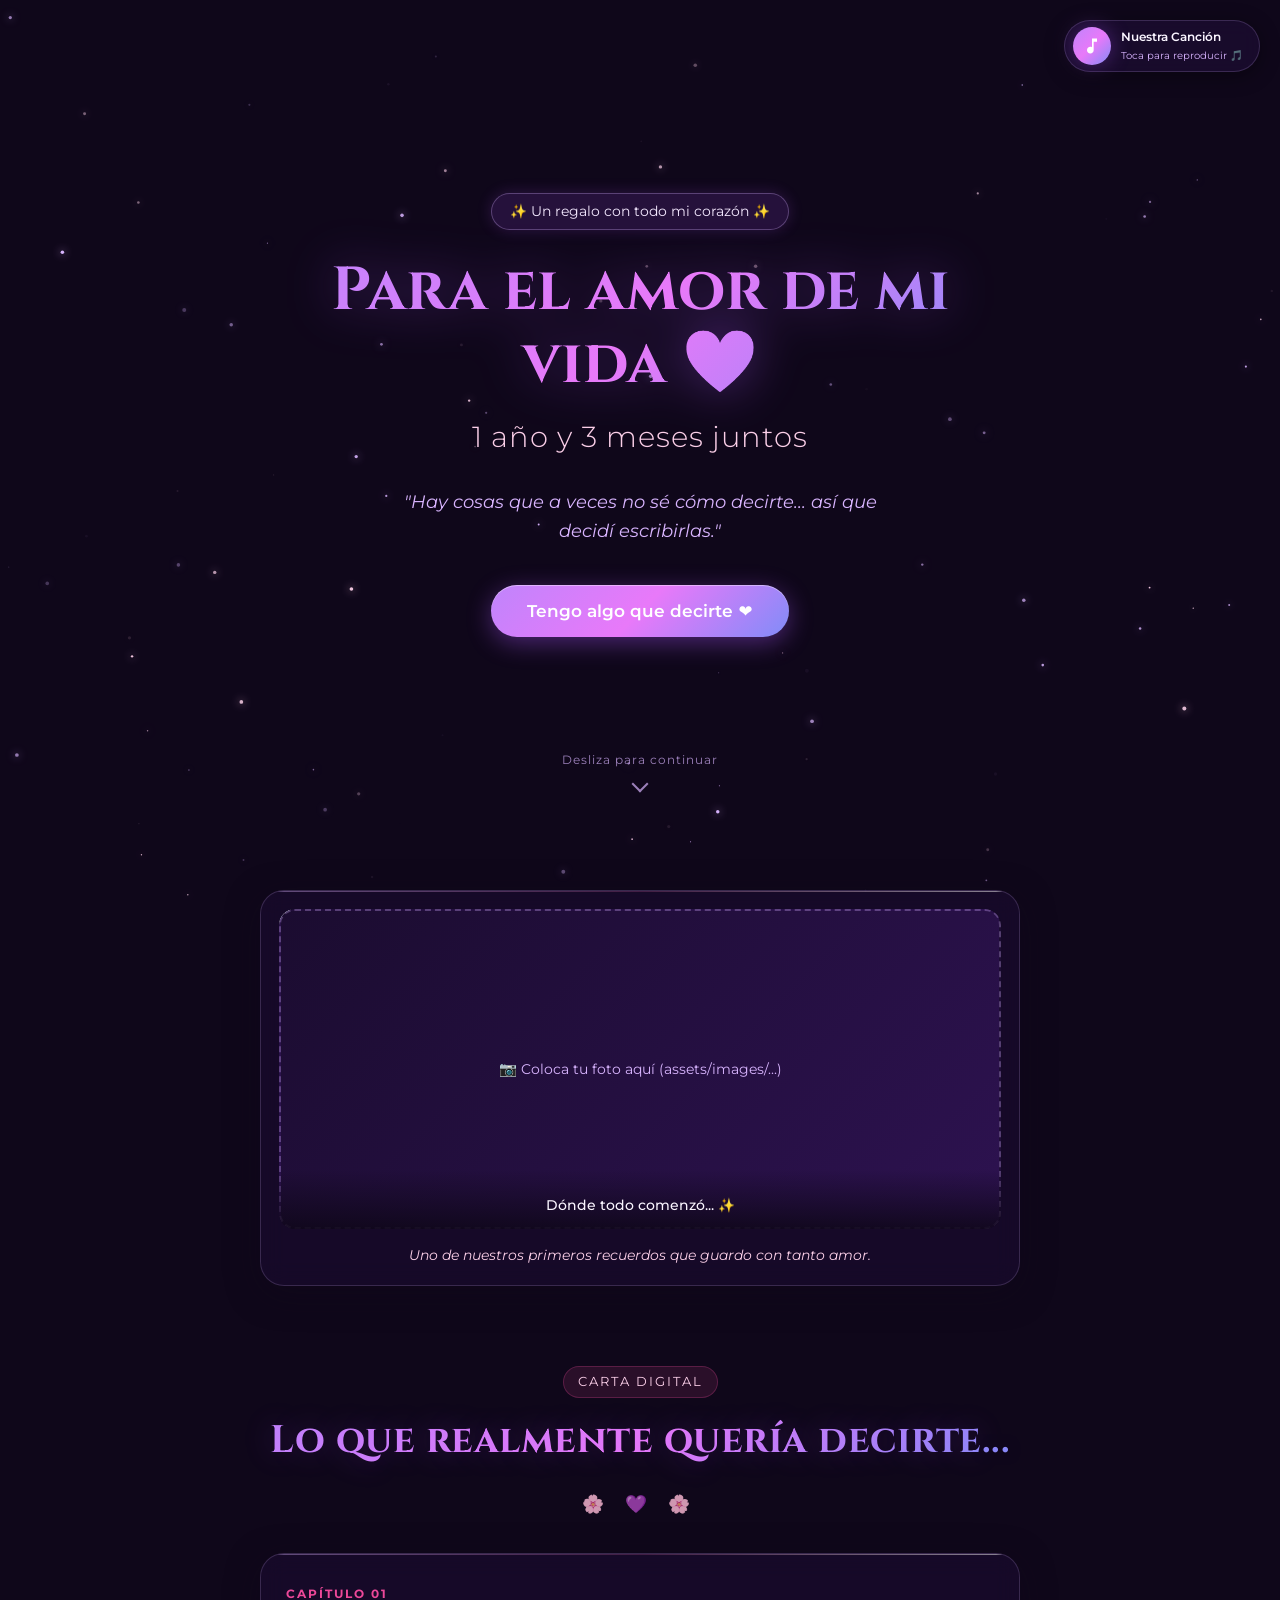
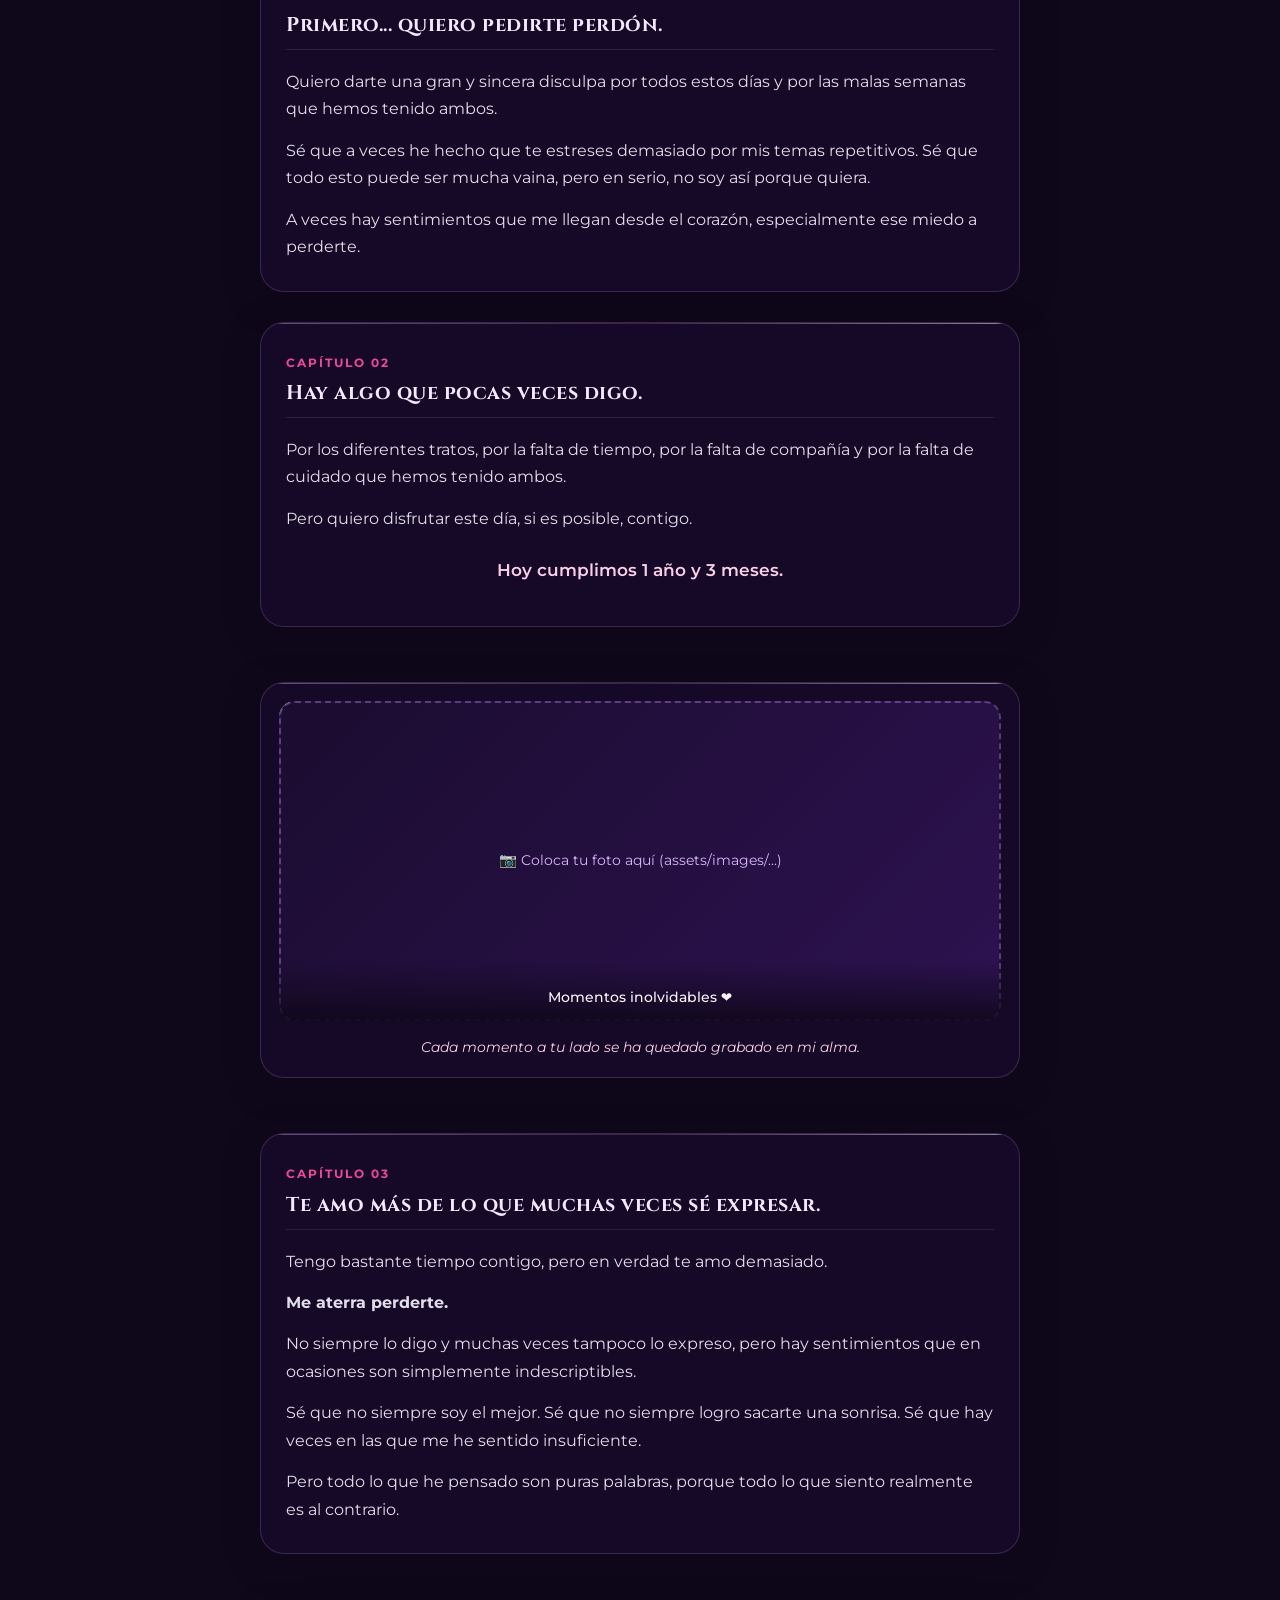
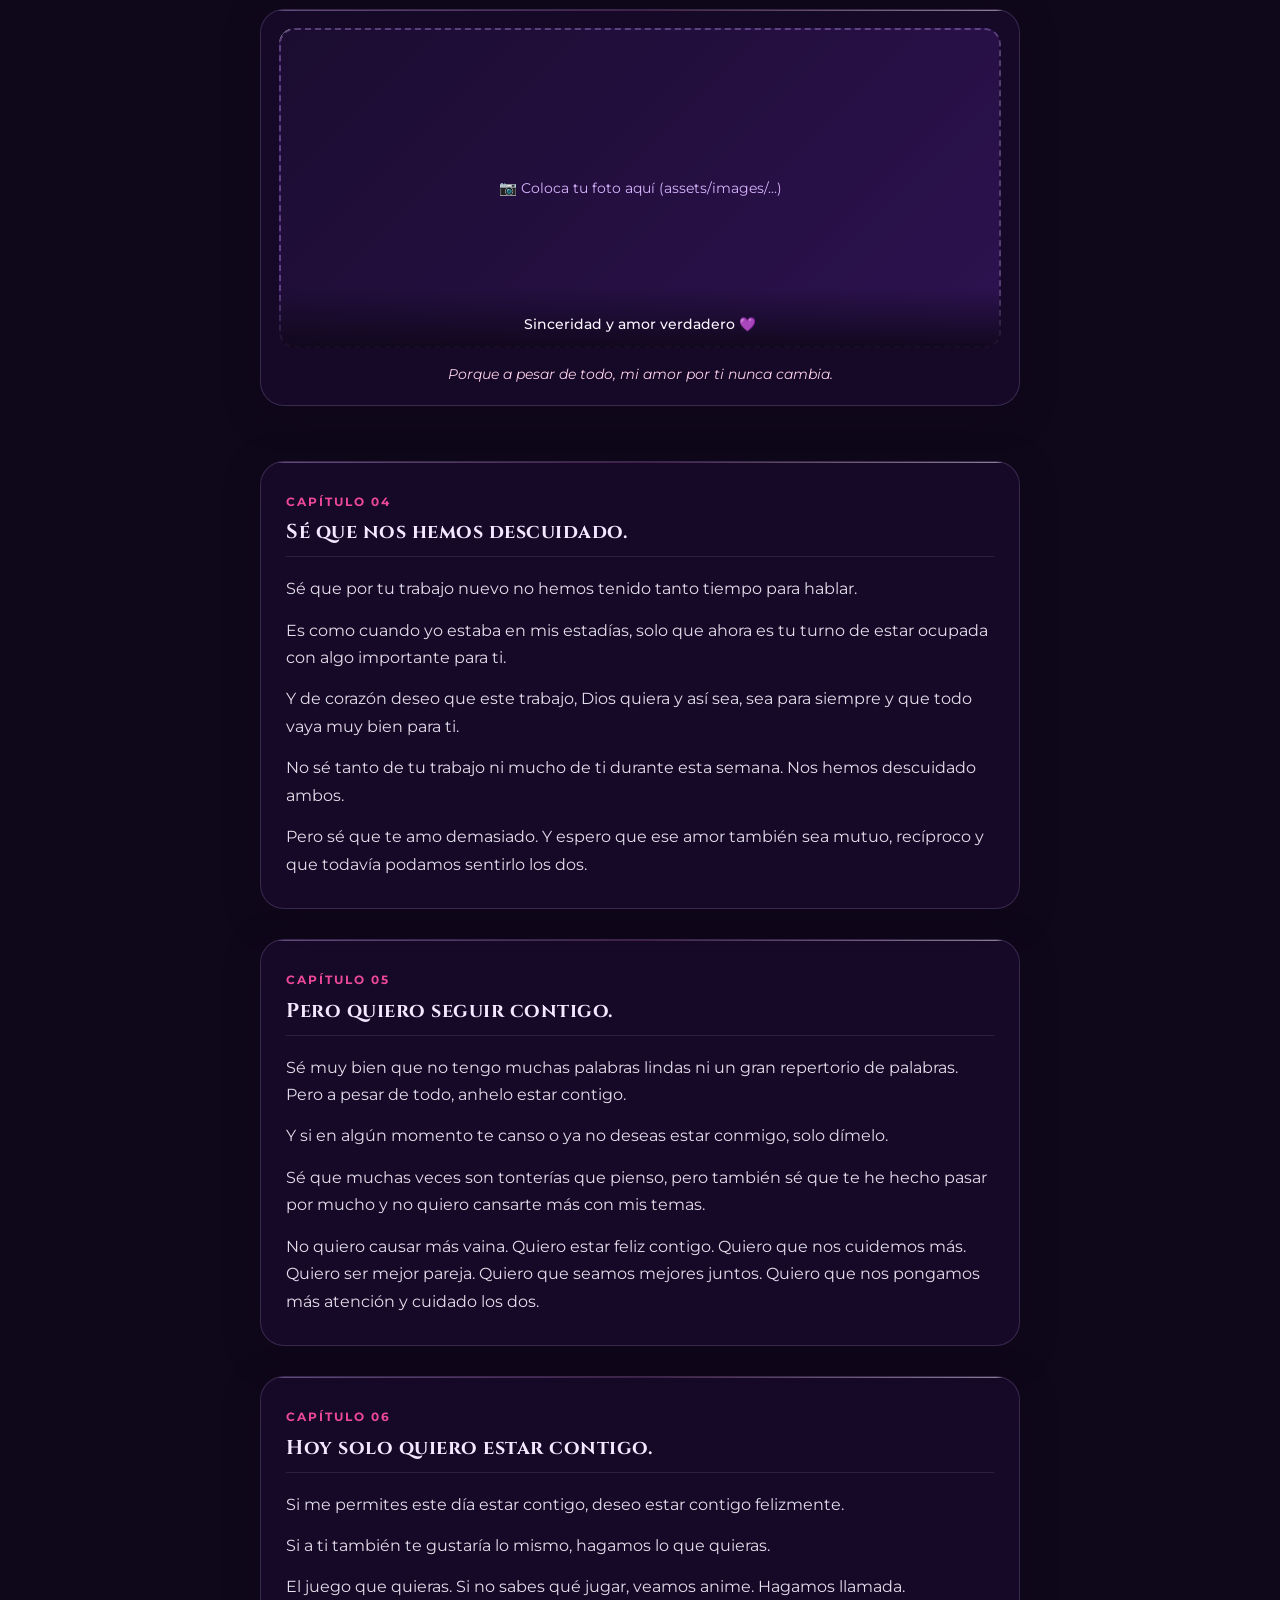
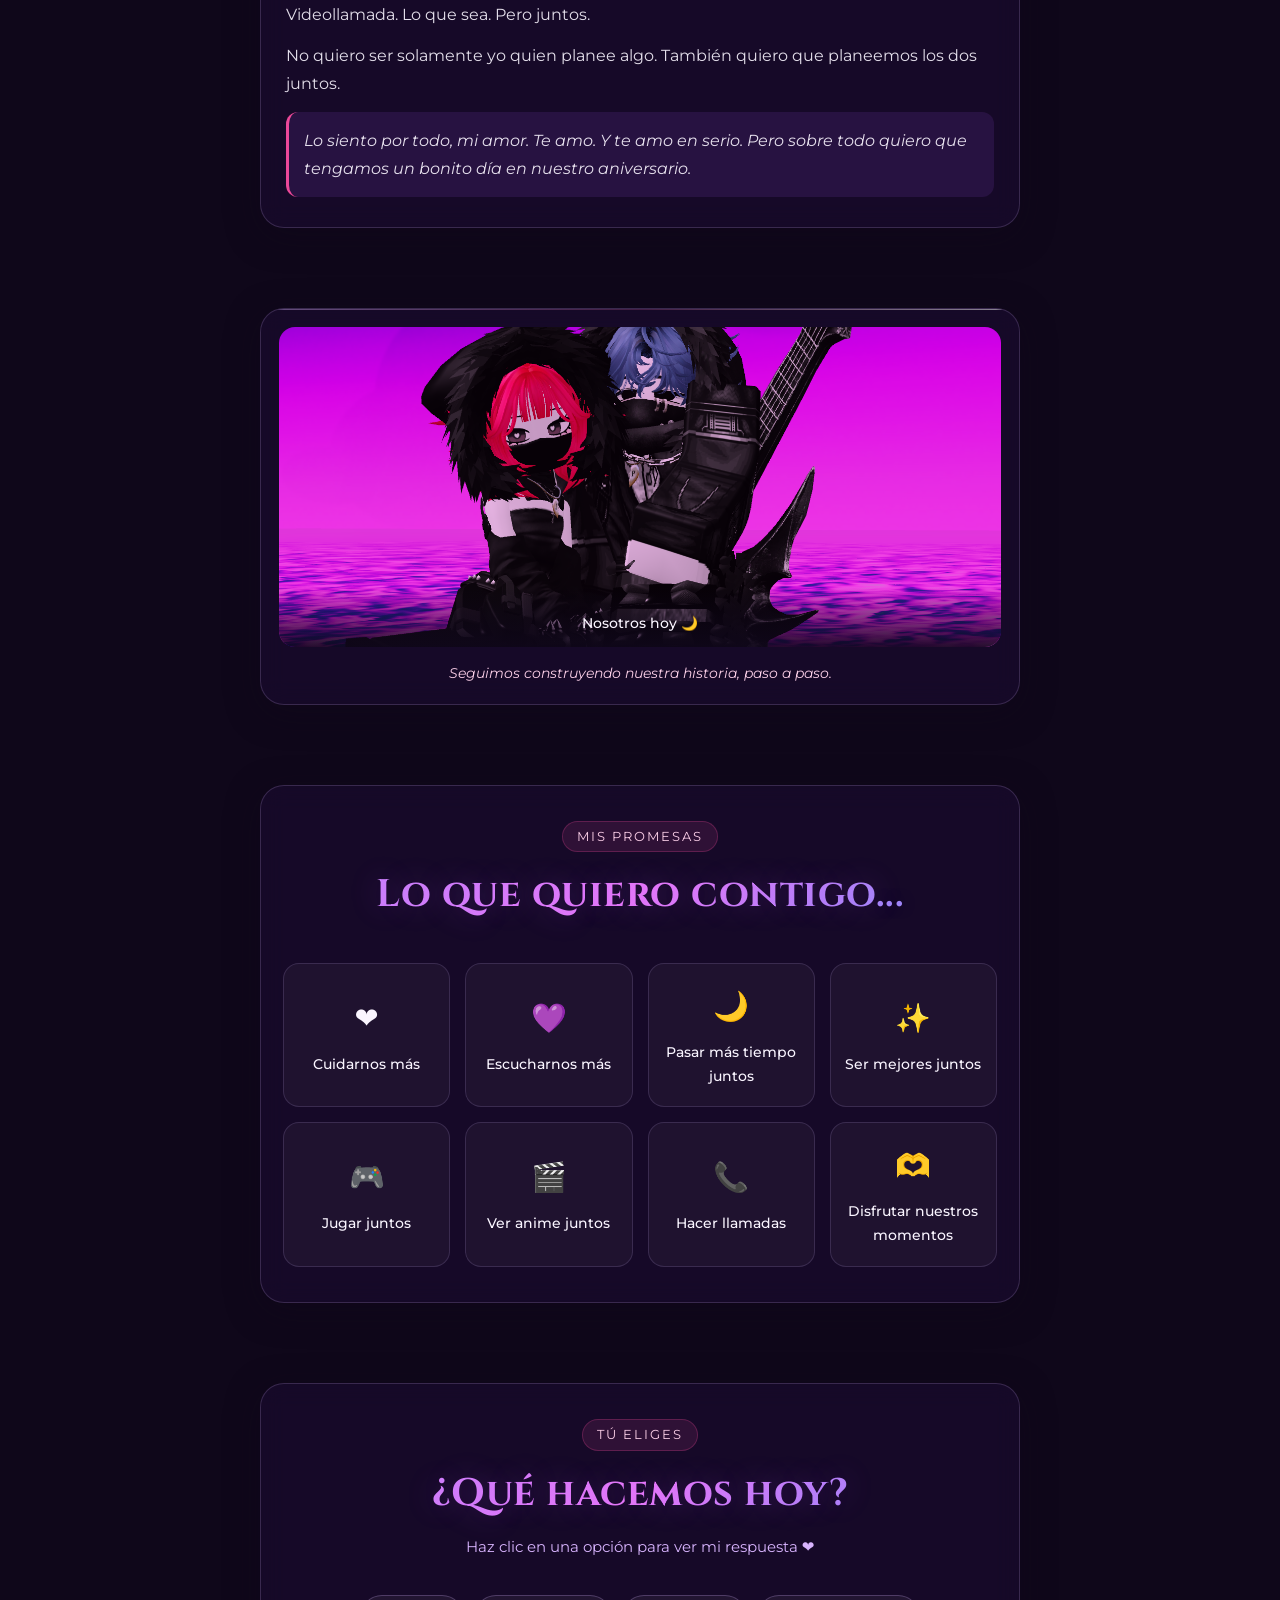
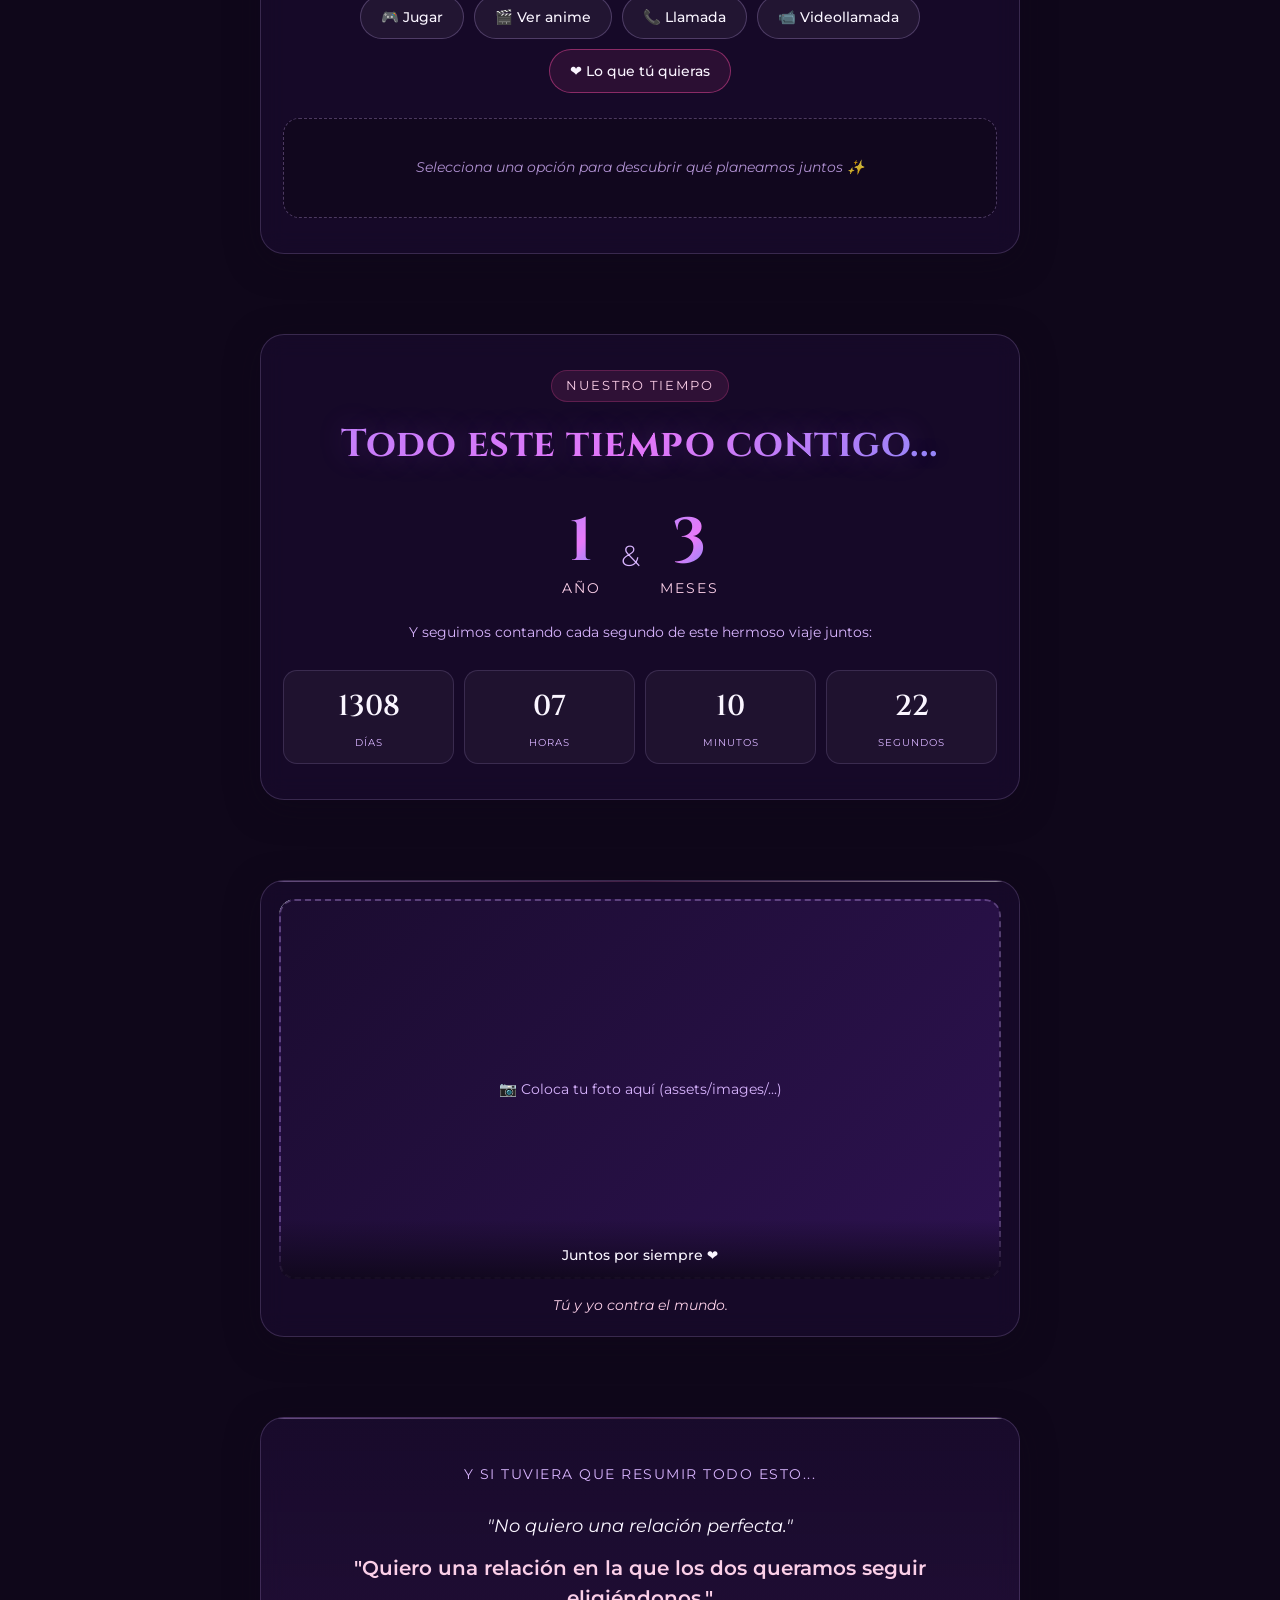
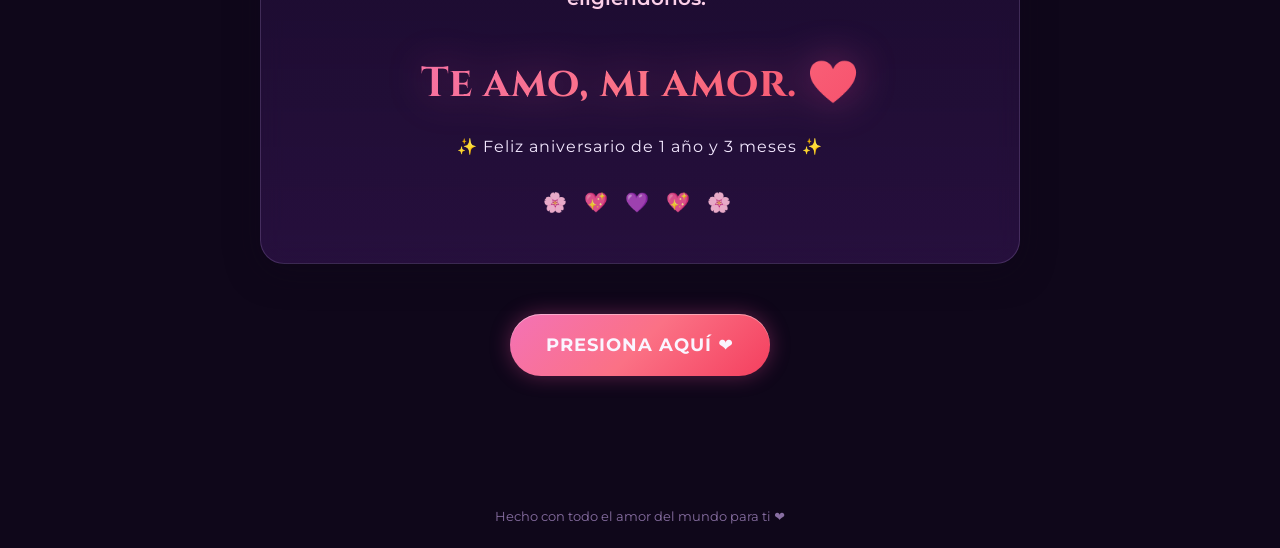
==== index.html @ 6323b00c "Add files via upload" ====
<!DOCTYPE html>
<html lang="es">
<head>
    <meta charset="UTF-8">
    <meta name="viewport" content="width=device-width, initial-scale=1.0">
    <title>Para el amor de mi vida ❤️ | Nuestro Aniversario</title>
    
    <!-- Google Fonts -->
    <link rel="preconnect" href="https://fonts.googleapis.com">
    <link rel="preconnect" href="https://fonts.gstatic.com" crossorigin>
    <link href="https://fonts.googleapis.com/css2?family=Cinzel:wght@500;700&family=Montserrat:ital,wght@0,300;0,400;0,500;0,600;1,300&family=Playfair+Display:ital,wght@0,400;0,600;1,400&display=swap" rel="stylesheet">
    
    <link rel="stylesheet" href="style.css">
</head>
<body>

    <!-- Background Canvas for Interactive Particles/Stars -->
    <canvas id="bgCanvas"></canvas>

    <!-- Music Player Floating Widget -->
    <div class="music-player" id="musicPlayer">
        <button class="music-btn" id="musicToggle" aria-label="Reproducir/Pausar Canción">
            <svg id="musicIconPlay" class="icon" viewBox="0 0 24 24">
                <path fill="currentColor" d="M12 3v10.55c-.59-.34-1.27-.55-2-.55-2.21 0-4 1.79-4 4s1.79 4 4 4 4-1.79 4-4V7h4V3h-6z"/>
            </svg>
            <svg id="musicIconPause" class="icon hidden" viewBox="0 0 24 24">
                <path fill="currentColor" d="M6 19h4V5H6v14zm8-14v14h4V5h-4z"/>
            </svg>
        </button>
        <div class="music-info">
            <span class="music-title">Nuestra Canción</span>
            <span class="music-status">Toca para reproducir 🎵</span>
        </div>
        <audio id="bgMusic" loop src="assets/music/nuestra-cancion.mp3"></audio>
    </div>

    <!-- MAIN CONTAINER -->
    <main class="main-wrapper">

        <!-- 1. HERO SECTION -->
        <section class="hero-section" id="hero">
            <div class="hero-content">
                <div class="sparkle-badge">✨ Un regalo con todo mi corazón ✨</div>
                <h1 class="hero-title">Para el amor de mi vida ❤️</h1>
                <p class="hero-subtitle">1 año y 3 meses juntos</p>
                <p class="hero-quote">"Hay cosas que a veces no sé cómo decirte... así que decidí escribirlas."</p>
                <button class="btn-primary" id="startBtn">
                    Tengo algo que decirte ❤️
                </button>
            </div>
            
            <div class="scroll-hint">
                <span>Desliza para continuar</span>
                <div class="arrow-down"></div>
            </div>
        </section>

        <!-- FOTO 1: Nuestro Primer Recuerdo -->
        <section class="photo-section" id="photo1-sec">
            <div class="photo-card reveal">
                <!-- FOTO 1: Nuestro primer recuerdo importante -->
                <div class="photo-wrapper">
                    <img src="assets/images/foto-1.png" alt="Nuestro primer recuerdo importante" loading="lazy" onerror="this.onerror=null; this.classList.add('placeholder-img');">
                    <div class="photo-overlay">
                        <span>Dónde todo comenzó... ✨</span>
                    </div>
                </div>
                <p class="photo-caption">Uno de nuestros primeros recuerdos que guardo con tanto amor.</p>
            </div>
        </section>

        <!-- 2. CARTA PRINCIPAL EN CAPÍTULOS -->
        <section class="letter-section" id="letter">
            <div class="section-header reveal">
                <span class="section-tag">Carta Digital</span>
                <h2 class="section-title">Lo que realmente quería decirte...</h2>
                <div class="divider">🌸 💜 🌸</div>
            </div>

            <div class="chapters-container">
                
                <!-- CAPÍTULO 01 -->
                <article class="chapter-card reveal">
                    <div class="chapter-number">CAPÍTULO 01</div>
                    <h3 class="chapter-title">Primero... quiero pedirte perdón.</h3>
                    <div class="chapter-body">
                        <p>Quiero darte una gran y sincera disculpa por todos estos días y por las malas semanas que hemos tenido ambos.</p>
                        <p>Sé que a veces he hecho que te estreses demasiado por mis temas repetitivos. Sé que todo esto puede ser mucha vaina, pero en serio, no soy así porque quiera.</p>
                        <p>A veces hay sentimientos que me llegan desde el corazón, especialmente ese miedo a perderte.</p>
                    </div>
                </article>

                <!-- CAPÍTULO 02 -->
                <article class="chapter-card reveal">
                    <div class="chapter-number">CAPÍTULO 02</div>
                    <h3 class="chapter-title">Hay algo que pocas veces digo.</h3>
                    <div class="chapter-body">
                        <p>Por los diferentes tratos, por la falta de tiempo, por la falta de compañía y por la falta de cuidado que hemos tenido ambos.</p>
                        <p>Pero quiero disfrutar este día, si es posible, contigo.</p>
                        <p class="highlight-text">Hoy cumplimos 1 año y 3 meses.</p>
                    </div>
                </article>

                <!-- FOTO 2: Nuestro tiempo juntos -->
                <div class="photo-card reveal photo-inline">
                    <!-- FOTO 2: Un momento especial juntos que refleje el tiempo compartido -->
                    <div class="photo-wrapper">
                        <img src="assets/images/foto-2.png" alt="Un momento especial juntos" loading="lazy" onerror="this.onerror=null; this.classList.add('placeholder-img');">
                        <div class="photo-overlay">
                            <span>Momentos inolvidables ❤️</span>
                        </div>
                    </div>
                    <p class="photo-caption">Cada momento a tu lado se ha quedado grabado en mi alma.</p>
                </div>

                <!-- CAPÍTULO 03 -->
                <article class="chapter-card reveal">
                    <div class="chapter-number">CAPÍTULO 03</div>
                    <h3 class="chapter-title">Te amo más de lo que muchas veces sé expresar.</h3>
                    <div class="chapter-body">
                        <p>Tengo bastante tiempo contigo, pero en verdad te amo demasiado.</p>
                        <p><strong>Me aterra perderte.</strong></p>
                        <p>No siempre lo digo y muchas veces tampoco lo expreso, pero hay sentimientos que en ocasiones son simplemente indescriptibles.</p>
                        <p>Sé que no siempre soy el mejor. Sé que no siempre logro sacarte una sonrisa. Sé que hay veces en las que me he sentido insuficiente.</p>
                        <p>Pero todo lo que he pensado son puras palabras, porque todo lo que siento realmente es al contrario.</p>
                    </div>
                </article>

                <!-- FOTO 3: Para la sección de disculpa / emoción -->
                <div class="photo-card reveal photo-inline">
                    <!-- FOTO 3: Fotografía emocional para la sección de disculpa y sentimientos -->
                    <div class="photo-wrapper">
                        <img src="assets/images/foto-3.png" alt="Fotografía emocional de nosotros" loading="lazy" onerror="this.onerror=null; this.classList.add('placeholder-img');">
                        <div class="photo-overlay">
                            <span>Sinceridad y amor verdadero 💜</span>
                        </div>
                    </div>
                    <p class="photo-caption">Porque a pesar de todo, mi amor por ti nunca cambia.</p>
                </div>

                <!-- CAPÍTULO 04 -->
                <article class="chapter-card reveal">
                    <div class="chapter-number">CAPÍTULO 04</div>
                    <h3 class="chapter-title">Sé que nos hemos descuidado.</h3>
                    <div class="chapter-body">
                        <p>Sé que por tu trabajo nuevo no hemos tenido tanto tiempo para hablar.</p>
                        <p>Es como cuando yo estaba en mis estadías, solo que ahora es tu turno de estar ocupada con algo importante para ti.</p>
                        <p>Y de corazón deseo que este trabajo, Dios quiera y así sea, sea para siempre y que todo vaya muy bien para ti.</p>
                        <p>No sé tanto de tu trabajo ni mucho de ti durante esta semana. Nos hemos descuidado ambos.</p>
                        <p>Pero sé que te amo demasiado. Y espero que ese amor también sea mutuo, recíproco y que todavía podamos sentirlo los dos.</p>
                    </div>
                </article>

                <!-- CAPÍTULO 05 -->
                <article class="chapter-card reveal">
                    <div class="chapter-number">CAPÍTULO 05</div>
                    <h3 class="chapter-title">Pero quiero seguir contigo.</h3>
                    <div class="chapter-body">
                        <p>Sé muy bien que no tengo muchas palabras lindas ni un gran repertorio de palabras. Pero a pesar de todo, anhelo estar contigo.</p>
                        <p>Y si en algún momento te canso o ya no deseas estar conmigo, solo dímelo.</p>
                        <p>Sé que muchas veces son tonterías que pienso, pero también sé que te he hecho pasar por mucho y no quiero cansarte más con mis temas.</p>
                        <p>No quiero causar más vaina. Quiero estar feliz contigo. Quiero que nos cuidemos más. Quiero ser mejor pareja. Quiero que seamos mejores juntos. Quiero que nos pongamos más atención y cuidado los dos.</p>
                    </div>
                </article>

                <!-- CAPÍTULO 06 -->
                <article class="chapter-card reveal">
                    <div class="chapter-number">CAPÍTULO 06</div>
                    <h3 class="chapter-title">Hoy solo quiero estar contigo.</h3>
                    <div class="chapter-body">
                        <p>Si me permites este día estar contigo, deseo estar contigo felizmente.</p>
                        <p>Si a ti también te gustaría lo mismo, hagamos lo que quieras.</p>
                        <p>El juego que quieras. Si no sabes qué jugar, veamos anime. Hagamos llamada. Videollamada. Lo que sea. Pero juntos.</p>
                        <p>No quiero ser solamente yo quien planee algo. También quiero que planeemos los dos juntos.</p>
                        <p class="final-apology">Lo siento por todo, mi amor. Te amo. Y te amo en serio. Pero sobre todo quiero que tengamos un bonito día en nuestro aniversario.</p>
                    </div>
                </article>

            </div>
        </section>

        <!-- FOTO 4: Recuerdo Reciente -->
        <section class="photo-section" id="photo4-sec">
            <div class="photo-card reveal">
                <!-- FOTO 4: Recuerdo reciente que represente nuestra relación actual -->
                <div class="photo-wrapper">
                    <img src="assets/images/foto-4.png" alt="Nuestra relación actualmente" loading="lazy" onerror="this.onerror=null; this.classList.add('placeholder-img');">
                    <div class="photo-overlay">
                        <span>Nosotros hoy 🌙</span>
                    </div>
                </div>
                <p class="photo-caption">Seguimos construyendo nuestra historia, paso a paso.</p>
            </div>
        </section>

        <!-- 3. SECCIÓN "LO QUE QUIERO CONTIGO" -->
        <section class="wishes-section" id="wishes">
            <div class="section-header reveal">
                <span class="section-tag">Mis Promesas</span>
                <h2 class="section-title">Lo que quiero contigo...</h2>
            </div>

            <div class="wishes-grid">
                <div class="wish-card reveal">
                    <span class="wish-icon">❤️</span>
                    <span class="wish-text">Cuidarnos más</span>
                </div>
                <div class="wish-card reveal">
                    <span class="wish-icon">💜</span>
                    <span class="wish-text">Escucharnos más</span>
                </div>
                <div class="wish-card reveal">
                    <span class="wish-icon">🌙</span>
                    <span class="wish-text">Pasar más tiempo juntos</span>
                </div>
                <div class="wish-card reveal">
                    <span class="wish-icon">✨</span>
                    <span class="wish-text">Ser mejores juntos</span>
                </div>
                <div class="wish-card reveal">
                    <span class="wish-icon">🎮</span>
                    <span class="wish-text">Jugar juntos</span>
                </div>
                <div class="wish-card reveal">
                    <span class="wish-icon">🎬</span>
                    <span class="wish-text">Ver anime juntos</span>
                </div>
                <div class="wish-card reveal">
                    <span class="wish-icon">📞</span>
                    <span class="wish-text">Hacer llamadas</span>
                </div>
                <div class="wish-card reveal">
                    <span class="wish-icon">🫶</span>
                    <span class="wish-text">Disfrutar nuestros momentos</span>
                </div>
            </div>
        </section>

        <!-- 4. SECCIÓN INTERACTIVA "¿QUÉ HACEMOS HOY?" -->
        <section class="interactive-section" id="interactive">
            <div class="section-header reveal">
                <span class="section-tag">Tú Eliges</span>
                <h2 class="section-title">¿Qué hacemos hoy?</h2>
                <p class="section-subtitle">Haz clic en una opción para ver mi respuesta ❤️</p>
            </div>

            <div class="options-container reveal">
                <button class="option-btn" data-choice="jugar">🎮 Jugar</button>
                <button class="option-btn" data-choice="anime">🎬 Ver anime</button>
                <button class="option-btn" data-choice="llamada">📞 Llamada</button>
                <button class="option-btn" data-choice="videollamada">📹 Videollamada</button>
                <button class="option-btn special" data-choice="loquetuquieras">❤️ Lo que tú quieras</button>
            </div>

            <div class="choice-response-box" id="choiceResponse">
                <div class="response-placeholder">Selecciona una opción para descubrir qué planeamos juntos ✨</div>
                <p class="response-text" id="responseText"></p>
            </div>
        </section>

        <!-- 5. CONTADOR DE TIEMPO -->
        <section class="timer-section" id="timerSection">
            <div class="section-header reveal">
                <span class="section-tag">Nuestro Tiempo</span>
                <h2 class="section-title">Todo este tiempo contigo...</h2>
            </div>

            <div class="main-time-badge reveal">
                <div class="badge-item">
                    <span class="badge-num">1</span>
                    <span class="badge-lbl">Año</span>
                </div>
                <div class="badge-sep">&</div>
                <div class="badge-item">
                    <span class="badge-num">3</span>
                    <span class="badge-lbl">Meses</span>
                </div>
            </div>

            <p class="timer-intro reveal">Y seguimos contando cada segundo de este hermoso viaje juntos:</p>

            <div class="live-counter reveal" id="liveCounter">
                <div class="counter-box">
                    <span class="counter-value" id="countDays">00</span>
                    <span class="counter-label">Días</span>
                </div>
                <div class="counter-box">
                    <span class="counter-value" id="countHours">00</span>
                    <span class="counter-label">Horas</span>
                </div>
                <div class="counter-box">
                    <span class="counter-value" id="countMinutes">00</span>
                    <span class="counter-label">Minutos</span>
                </div>
                <div class="counter-box">
                    <span class="counter-value" id="countSeconds">00</span>
                    <span class="counter-label">Segundos</span>
                </div>
            </div>
        </section>

        <!-- FOTO 5: Fotografía Final -->
        <section class="photo-section" id="photo5-sec">
            <div class="photo-card reveal">
                <!-- FOTO 5: Fotografía final especial de los dos juntos -->
                <div class="photo-wrapper photo-large">
                    <img src="assets/images/foto-5.png" alt="Nuestra foto especial juntos" loading="lazy" onerror="this.onerror=null; this.classList.add('placeholder-img');">
                    <div class="photo-overlay">
                        <span>Juntos por siempre ❤️</span>
                    </div>
                </div>
                <p class="photo-caption">Tú y yo contra el mundo.</p>
            </div>
        </section>

        <!-- 6. EXPERIENCIA AL FINAL -->
        <section class="final-section" id="final">
            <div class="final-card reveal">
                <span class="final-tag">Y si tuviera que resumir todo esto...</span>
                
                <p class="final-p1">"No quiero una relación perfecta."</p>
                <p class="final-p2">"Quiero una relación en la que los dos queramos seguir eligiéndonos."</p>
                
                <h2 class="final-love">Te amo, mi amor. ❤️</h2>
                
                <div class="final-anniversary">
                    ✨ Feliz aniversario de 1 año y 3 meses ✨
                </div>
                
                <div class="final-hearts">🌸 💖 💜 💖 🌸</div>
            </div>
            <div style="text-align: center; margin: 50px 0;">
                <a href="celebracion.html" id="btnCelebration" class="btn-celebracion">
                    PRESIONA AQUÍ ❤️
                </a>
            </div>
        </section>

    </main>

    <footer class="footer">
        <p>Hecho con todo el amor del mundo para ti ❤️</p>
    </footer>

    <script src="script.js"></script>
</body>
</html>
---- style.css ----
/* -------------------------------------------------------------
   VARIABLES & PALETA DE COLORES (REFINED METALLIC & NIGHT GLOW)
------------------------------------------------------------- */
:root {
    --purple-deep: #0f071a;
    --purple-dark: #1b0c30;
    --purple: #4a1d72;
    --purple-medium: #702f9c;
    --purple-soft: #a855f7;
    --lavender: #d8b4fe;
    --lavender-light: #f3e8ff;
    
    --pink-soft: #fbcfe8;
    --pink: #ec4899;
    --pink-deep: #be185d;
    
    --white-warm: #faf5ff;
    --cream: #fffbf0;
    
    --metallic-purple: linear-gradient(135deg, #c084fc 0%, #e879f9 50%, #818cf8 100%);
    --metallic-pink: linear-gradient(135deg, #f472b6 0%, #fb7185 50%, #f43f5e 100%);
    --metallic-border: linear-gradient(135deg, rgba(216, 180, 254, 0.4), rgba(244, 114, 182, 0.2), rgba(255, 255, 255, 0.5));
    
    --glass-bg: rgba(27, 12, 48, 0.65);
    --glass-border: rgba(216, 180, 254, 0.18);
    --glass-shadow: 0 8px 32px 0 rgba(15, 7, 26, 0.5);
    
    --glow-purple: 0 0 20px rgba(168, 85, 247, 0.35);
    --glow-pink: 0 0 20px rgba(236, 72, 153, 0.35);
    
    --font-heading: 'Cinzel', 'Playfair Display', Georgia, serif;
    --font-body: 'Montserrat', system-ui, -apple-system, sans-serif;
}

/* -------------------------------------------------------------
   RESET & BASE STYLES
------------------------------------------------------------- */
*, *::before, *::after {
    box-sizing: border-box;
    margin: 0;
    padding: 0;
}

html {
    scroll-behavior: smooth;
    font-size: 16px;
    overflow-x: hidden;
}

body {
    background-color: var(--purple-deep);
    color: var(--white-warm);
    font-family: var(--font-body);
    line-height: 1.7;
    overflow-x: hidden;
    position: relative;
    -webkit-font-smoothing: antialiased;
}

/* Canvas background for dynamic stars */
#bgCanvas {
    position: fixed;
    top: 0;
    left: 0;
    width: 100vw;
    height: 100vh;
    z-index: -1;
    pointer-events: none;
}

/* Main Layout Wrapper */
.main-wrapper {
    width: 100%;
    max-width: 800px;
    margin: 0 auto;
    padding: 0 20px 60px 20px;
    display: flex;
    flex-direction: column;
    gap: 80px;
}

/* -------------------------------------------------------------
   TYPOGRAPHY & GENERAL ELEMENTS
------------------------------------------------------------- */
h1, h2, h3 {
    font-family: var(--font-heading);
    letter-spacing: 0.5px;
    color: var(--lavender-light);
}

.section-header {
    text-align: center;
    margin-bottom: 35px;
}

.section-tag {
    display: inline-block;
    font-size: 0.8rem;
    text-transform: uppercase;
    letter-spacing: 2px;
    color: var(--pink-soft);
    background: rgba(236, 72, 153, 0.12);
    padding: 4px 14px;
    border-radius: 20px;
    border: 1px solid rgba(236, 72, 153, 0.25);
    margin-bottom: 10px;
}

.section-title {
    font-size: clamp(1.6rem, 5vw, 2.4rem);
    background: var(--metallic-purple);
    -webkit-background-clip: text;
    -webkit-text-fill-color: transparent;
    text-shadow: 0 0 30px rgba(168, 85, 247, 0.3);
}

.section-subtitle {
    font-size: 0.95rem;
    color: var(--lavender);
    margin-top: 8px;
}

.divider {
    margin-top: 15px;
    font-size: 1.1rem;
    letter-spacing: 8px;
    opacity: 0.8;
}

/* Glassmorphism Card Container Base */
.chapter-card, .photo-card, .wishes-section, .interactive-section, .timer-section, .final-card {
    background: var(--glass-bg);
    backdrop-filter: blur(12px);
    -webkit-backdrop-filter: blur(12px);
    border: 1px solid var(--glass-border);
    border-radius: 24px;
    box-shadow: var(--glass-shadow);
    position: relative;
    overflow: hidden;
}

.chapter-card::before, .photo-card::before, .final-card::before {
    content: '';
    position: absolute;
    top: 0;
    left: 0;
    right: 0;
    height: 1px;
    background: var(--metallic-border);
}

/* -------------------------------------------------------------
   MUSIC PLAYER FLOATING WIDGET
------------------------------------------------------------- */
.music-player {
    position: fixed;
    top: 20px;
    right: 20px;
    z-index: 999;
    background: rgba(27, 12, 48, 0.85);
    backdrop-filter: blur(10px);
    border: 1px solid var(--glass-border);
    border-radius: 30px;
    padding: 6px 16px 6px 8px;
    display: flex;
    align-items: center;
    gap: 10px;
    box-shadow: 0 4px 20px rgba(0,0,0,0.4);
    transition: transform 0.3s ease, border-color 0.3s ease;
}

.music-player:hover {
    border-color: var(--purple-soft);
    transform: translateY(-2px);
}

.music-btn {
    background: var(--metallic-purple);
    border: none;
    width: 38px;
    height: 38px;
    border-radius: 50%;
    display: flex;
    align-items: center;
    justify-content: center;
    cursor: pointer;
    color: white;
    box-shadow: var(--glow-purple);
    transition: transform 0.2s ease;
}

.music-btn:active {
    transform: scale(0.92);
}

.music-btn .icon {
    width: 20px;
    height: 20px;
}

.music-info {
    display: flex;
    flex-direction: column;
}

.music-title {
    font-size: 0.75rem;
    font-weight: 600;
    color: var(--white-warm);
}

.music-status {
    font-size: 0.65rem;
    color: var(--lavender);
}

.hidden {
    display: none !important;
}

/* -------------------------------------------------------------
   1. HERO SECTION
------------------------------------------------------------- */
.hero-section {
    min-height: 90vh;
    display: flex;
    flex-direction: column;
    justify-content: center;
    align-items: center;
    text-align: center;
    padding: 40px 10px 20px 10px;
    position: relative;
}

.sparkle-badge {
    display: inline-block;
    font-size: 0.85rem;
    color: var(--lavender-light);
    background: rgba(168, 85, 247, 0.15);
    border: 1px solid rgba(216, 180, 254, 0.3);
    padding: 6px 18px;
    border-radius: 30px;
    margin-bottom: 25px;
    box-shadow: 0 0 15px rgba(168, 85, 247, 0.2);
    animation: fadeInDown 1s ease;
}

.hero-title {
    font-size: clamp(2.2rem, 7vw, 3.8rem);
    line-height: 1.2;
    margin-bottom: 12px;
    background: var(--metallic-purple);
    -webkit-background-clip: text;
    -webkit-text-fill-color: transparent;
    filter: drop-shadow(0 0 25px rgba(168, 85, 247, 0.4));
    animation: fadeInUp 1s ease 0.2s both;
}

.hero-subtitle {
    font-size: clamp(1.2rem, 4vw, 1.8rem);
    color: var(--pink-soft);
    font-weight: 300;
    margin-bottom: 25px;
    letter-spacing: 1px;
    animation: fadeInUp 1s ease 0.4s both;
}

.hero-quote {
    font-size: clamp(0.95rem, 3vw, 1.15rem);
    font-style: italic;
    color: var(--lavender);
    max-width: 500px;
    margin: 0 auto 40px auto;
    line-height: 1.6;
    animation: fadeInUp 1s ease 0.6s both;
}

.btn-primary {
    background: var(--metallic-purple);
    color: white;
    font-family: var(--font-body);
    font-weight: 600;
    font-size: 1.05rem;
    padding: 16px 36px;
    border: none;
    border-radius: 50px;
    cursor: pointer;
    box-shadow: 0 6px 25px rgba(168, 85, 247, 0.4), inset 0 1px 0 rgba(255,255,255,0.4);
    transition: all 0.3s ease;
    animation: fadeInUp 1s ease 0.8s both, pulseGlow 3s infinite ease-in-out;
}

.btn-primary:hover {
    transform: translateY(-3px) scale(1.02);
    box-shadow: 0 10px 30px rgba(236, 72, 153, 0.6);
}

.btn-primary:active {
    transform: translateY(0) scale(0.98);
}

.scroll-hint {
    position: absolute;
    bottom: 20px;
    display: flex;
    flex-direction: column;
    align-items: center;
    gap: 8px;
    color: var(--lavender);
    font-size: 0.75rem;
    letter-spacing: 1px;
    opacity: 0.7;
}

.arrow-down {
    width: 12px;
    height: 12px;
    border-right: 2px solid var(--lavender);
    border-bottom: 2px solid var(--lavender);
    transform: rotate(45deg);
    animation: bounce 2s infinite;
}

/* -------------------------------------------------------------
   PHOTOGRAPHY CARDS
------------------------------------------------------------- */
.photo-section {
    width: 100%;
}

.photo-card {
    padding: 18px;
    text-align: center;
    transition: transform 0.4s ease, box-shadow 0.4s ease;
}

.photo-card:hover {
    transform: translateY(-5px);
    box-shadow: 0 12px 40px rgba(168, 85, 247, 0.3);
}

.photo-wrapper {
    width: 100%;
    height: 320px;
    border-radius: 16px;
    overflow: hidden;
    position: relative;
    background: rgba(15, 7, 26, 0.8);
}

.photo-wrapper.photo-large {
    height: 380px;
}

.photo-wrapper img {
    width: 100%;
    height: 100%;
    object-fit: cover;
    display: block;
    transition: transform 0.6s ease;
}

.photo-card:hover img {
    transform: scale(1.04);
}

/* Style for image placeholder if file doesn't exist yet */
.photo-wrapper img.placeholder-img {
    display: flex;
    align-items: center;
    justify-content: center;
    position: relative;
}

.photo-wrapper img.placeholder-img::after {
    content: '📷 Coloca tu foto aquí (assets/images/...)';
    position: absolute;
    inset: 0;
    background: linear-gradient(135deg, #1b0c30, #2d1250);
    color: var(--lavender);
    display: flex;
    align-items: center;
    justify-content: center;
    font-size: 0.9rem;
    padding: 20px;
    text-align: center;
    border: 2px dashed rgba(216, 180, 254, 0.3);
    border-radius: 16px;
}

.photo-overlay {
    position: absolute;
    bottom: 0;
    left: 0;
    right: 0;
    background: linear-gradient(to top, rgba(15, 7, 26, 0.9), transparent);
    padding: 25px 15px 12px 15px;
    color: var(--white-warm);
    font-size: 0.85rem;
    font-weight: 500;
}

.photo-caption {
    margin-top: 14px;
    font-size: 0.9rem;
    color: var(--pink-soft);
    font-style: italic;
}

.photo-inline {
    margin: 25px 0;
}

/* -------------------------------------------------------------
   2. CARTA PRINCIPAL (CAPÍTULOS)
------------------------------------------------------------- */
.chapters-container {
    display: flex;
    flex-direction: column;
    gap: 30px;
}

.chapter-card {
    padding: 30px 25px;
}

.chapter-number {
    font-size: 0.75rem;
    font-weight: 700;
    letter-spacing: 2px;
    color: var(--pink);
    margin-bottom: 6px;
}

.chapter-title {
    font-size: 1.25rem;
    color: var(--lavender-light);
    margin-bottom: 18px;
    line-height: 1.4;
    border-bottom: 1px solid rgba(216, 180, 254, 0.12);
    padding-bottom: 10px;
}

.chapter-body p {
    font-size: 0.98rem;
    color: rgba(250, 245, 255, 0.9);
    margin-bottom: 14px;
    line-height: 1.75;
}

.chapter-body p:last-child {
    margin-bottom: 0;
}

.highlight-text {
    color: var(--pink-soft) !important;
    font-weight: 600;
    font-size: 1.05rem !important;
    text-align: center;
    padding: 10px 0;
}

.final-apology {
    background: rgba(168, 85, 247, 0.12);
    padding: 15px;
    border-radius: 12px;
    border-left: 3px solid var(--pink);
    font-style: italic;
    margin-top: 15px !important;
}

/* -------------------------------------------------------------
   3. SECCIÓN "LO QUE QUIERO CONTIGO"
------------------------------------------------------------- */
.wishes-section {
    padding: 35px 22px;
}

.wishes-grid {
    display: grid;
    grid-template-columns: repeat(auto-fill, minmax(150px, 1fr));
    gap: 15px;
    margin-top: 25px;
}

.wish-card {
    background: rgba(255, 255, 255, 0.04);
    border: 1px solid rgba(216, 180, 254, 0.15);
    border-radius: 16px;
    padding: 18px 12px;
    display: flex;
    flex-direction: column;
    align-items: center;
    justify-content: center;
    gap: 10px;
    text-align: center;
    transition: all 0.3s ease;
}

.wish-card:hover {
    background: rgba(168, 85, 247, 0.15);
    border-color: var(--purple-soft);
    transform: translateY(-4px);
    box-shadow: var(--glow-purple);
}

.wish-icon {
    font-size: 1.8rem;
}

.wish-text {
    font-size: 0.88rem;
    font-weight: 500;
    color: var(--white-warm);
}

/* -------------------------------------------------------------
   4. SECCIÓN INTERACTIVA "¿QUÉ HACEMOS HOY?"
------------------------------------------------------------- */
.interactive-section {
    padding: 35px 22px;
    text-align: center;
}

.options-container {
    display: flex;
    flex-wrap: wrap;
    gap: 10px;
    justify-content: center;
    margin-bottom: 25px;
}

.option-btn {
    background: rgba(255, 255, 255, 0.05);
    border: 1px solid rgba(216, 180, 254, 0.25);
    color: var(--white-warm);
    padding: 12px 20px;
    border-radius: 30px;
    font-family: var(--font-body);
    font-size: 0.9rem;
    font-weight: 500;
    cursor: pointer;
    transition: all 0.3s ease;
}

.option-btn:hover {
    background: rgba(168, 85, 247, 0.2);
    border-color: var(--lavender);
    transform: scale(1.03);
}

.option-btn.active {
    background: var(--metallic-purple);
    border-color: transparent;
    box-shadow: var(--glow-purple);
    color: white;
}

.option-btn.special {
    border-color: rgba(236, 72, 153, 0.5);
    background: rgba(236, 72, 153, 0.1);
}

.option-btn.special.active {
    background: var(--metallic-pink);
    box-shadow: var(--glow-pink);
}

.choice-response-box {
    min-height: 100px;
    background: rgba(15, 7, 26, 0.6);
    border: 1px dashed rgba(216, 180, 254, 0.3);
    border-radius: 16px;
    padding: 20px;
    display: flex;
    align-items: center;
    justify-content: center;
    transition: all 0.4s ease;
}

.response-placeholder {
    font-size: 0.88rem;
    color: var(--lavender);
    font-style: italic;
    opacity: 0.8;
}

.response-text {
    font-size: 1.05rem;
    color: var(--pink-soft);
    font-weight: 500;
    line-height: 1.6;
    display: none;
    animation: fadeIn 0.5s ease;
}

/* -------------------------------------------------------------
   5. CONTADOR DE TIEMPO
------------------------------------------------------------- */
.timer-section {
    padding: 35px 22px;
    text-align: center;
}

.main-time-badge {
    display: flex;
    align-items: center;
    justify-content: center;
    gap: 20px;
    margin-bottom: 20px;
}

.badge-item {
    display: flex;
    flex-direction: column;
    align-items: center;
}

.badge-num {
    font-size: clamp(2.5rem, 8vw, 3.8rem);
    font-family: var(--font-heading);
    font-weight: 700;
    background: var(--metallic-purple);
    -webkit-background-clip: text;
    -webkit-text-fill-color: transparent;
    line-height: 1;
}

.badge-lbl {
    font-size: 0.85rem;
    color: var(--pink-soft);
    text-transform: uppercase;
    letter-spacing: 2px;
    margin-top: 4px;
}

.badge-sep {
    font-size: 1.8rem;
    color: var(--lavender);
    font-weight: 300;
}

.timer-intro {
    font-size: 0.9rem;
    color: var(--lavender);
    margin-bottom: 25px;
}

.live-counter {
    display: grid;
    grid-template-columns: repeat(4, 1fr);
    gap: 10px;
}

.counter-box {
    background: rgba(255, 255, 255, 0.04);
    border: 1px solid rgba(216, 180, 254, 0.15);
    border-radius: 14px;
    padding: 12px 6px;
    display: flex;
    flex-direction: column;
    align-items: center;
}

.counter-value {
    font-size: clamp(1.2rem, 4vw, 1.8rem);
    font-family: var(--font-heading);
    font-weight: 600;
    color: var(--white-warm);
}

.counter-label {
    font-size: 0.65rem;
    color: var(--lavender);
    text-transform: uppercase;
    letter-spacing: 1px;
    margin-top: 2px;
}

/* -------------------------------------------------------------
   6. EXPERIENCIA AL FINAL Y BOTÓN DE CELEBRACIÓN
------------------------------------------------------------- */
.final-section {
    width: 100%;
}

.final-card {
    padding: 45px 25px;
    text-align: center;
    background: linear-gradient(180deg, rgba(27, 12, 48, 0.8) 0%, rgba(74, 29, 114, 0.4) 100%);
}

.final-tag {
    font-size: 0.85rem;
    color: var(--lavender);
    letter-spacing: 1.5px;
    display: block;
    margin-bottom: 25px;
    text-transform: uppercase;
}

.final-p1 {
    font-size: 1.1rem;
    color: var(--white-warm);
    margin-bottom: 12px;
    font-style: italic;
}

.final-p2 {
    font-size: 1.25rem;
    color: var(--pink-soft);
    font-weight: 600;
    margin-bottom: 35px;
    line-height: 1.5;
}

.final-love {
    font-size: clamp(1.8rem, 6vw, 2.6rem);
    background: var(--metallic-pink);
    -webkit-background-clip: text;
    -webkit-text-fill-color: transparent;
    margin-bottom: 15px;
    filter: drop-shadow(0 0 20px rgba(236, 72, 153, 0.4));
}

.final-anniversary {
    font-size: 1rem;
    color: var(--lavender-light);
    letter-spacing: 1px;
    margin-bottom: 25px;
}

.final-hearts {
    font-size: 1.2rem;
    letter-spacing: 6px;
    opacity: 0.9;
}

/* Botón de navegación final integrado al diseño metallic */
.btn-celebracion {
    display: inline-block;
    padding: 16px 36px;
    background: var(--metallic-pink);
    color: var(--white-warm);
    font-family: var(--font-body);
    font-size: 1.1rem;
    font-weight: 700;
    text-decoration: none;
    letter-spacing: 1px;
    border-radius: 50px;
    box-shadow: var(--glow-pink), inset 0 1px 0 rgba(255, 255, 255, 0.4);
    transition: transform 0.3s ease, box-shadow 0.3s ease;
    animation: pulseGlow 3s infinite ease-in-out;
}

.btn-celebracion:hover {
    transform: translateY(-3px) scale(1.04);
    box-shadow: 0 10px 35px rgba(236, 72, 153, 0.7);
}

.btn-celebracion:active {
    transform: translateY(0) scale(0.98);
}

/* Footer */
.footer {
    text-align: center;
    padding: 20px;
    font-size: 0.8rem;
    color: rgba(216, 180, 254, 0.6);
}

/* -------------------------------------------------------------
   INTERACTIVE PARTICLES & FLOATING ELEMENTS
------------------------------------------------------------- */
.floating-petal, .click-heart, .sparkle-star {
    position: fixed;
    pointer-events: none;
    z-index: 9999;
}

.click-heart {
    font-size: 1.2rem;
    user-select: none;
    animation: floatUpAndFade 1.2s cubic-bezier(0.25, 0.46, 0.45, 0.94) forwards;
}

.floating-petal {
    opacity: 0.7;
    animation: fallAndRotate linear forwards;
}

/* -------------------------------------------------------------
   KEYFRAME ANIMATIONS
------------------------------------------------------------- */
@keyframes fadeIn {
    from { opacity: 0; transform: translateY(8px); }
    to { opacity: 1; transform: translateY(0); }
}

@keyframes fadeInUp {
    from { opacity: 0; transform: translateY(25px); }
    to { opacity: 1; transform: translateY(0); }
}

@keyframes fadeInDown {
    from { opacity: 0; transform: translateY(-20px); }
    to { opacity: 1; transform: translateY(0); }
}

@keyframes pulseGlow {
    0%, 100% { box-shadow: 0 6px 25px rgba(168, 85, 247, 0.4); }
    50% { box-shadow: 0 8px 35px rgba(236, 72, 153, 0.7); }
}

@keyframes bounce {
    0%, 20%, 50%, 80%, 100% { transform: translateY(0) rotate(45deg); }
    40% { transform: translateY(-8px) rotate(45deg); }
    60% { transform: translateY(-4px) rotate(45deg); }
}

@keyframes floatUpAndFade {
    0% { opacity: 1; transform: translate(-50%, -50%) scale(0.6) rotate(0deg); }
    50% { opacity: 0.9; transform: translate(-50%, -100px) scale(1.2) rotate(15deg); }
    100% { opacity: 0; transform: translate(-50%, -160px) scale(0.8) rotate(-15deg); }
}

@keyframes fallAndRotate {
    0% { transform: translateY(-50px) rotate(0deg); opacity: 0; }
    10% { opacity: 0.8; }
    90% { opacity: 0.8; }
    100% { transform: translateY(105vh) rotate(360deg); opacity: 0; }
}

/* Reveal on Scroll Class */
.reveal {
    opacity: 0;
    transform: translateY(30px);
    transition: opacity 0.8s ease, transform 0.8s ease;
}

.reveal.active {
    opacity: 1;
    transform: translateY(0);
}

/* -------------------------------------------------------------
   RESPONSIVE DESIGN BREAKPOINTS
------------------------------------------------------------- */
@media (max-width: 480px) {
    .main-wrapper {
        padding: 0 14px 40px 14px;
        gap: 55px;
    }

    .chapter-card {
        padding: 22px 16px;
    }

    .photo-wrapper {
        height: 260px;
    }

    .photo-wrapper.photo-large {
        height: 300px;
    }

    .wishes-grid {
        grid-template-columns: repeat(2, 1fr);
        gap: 10px;
    }

    .music-player {
        top: 12px;
        right: 12px;
        padding: 4px 12px 4px 6px;
    }
    
    .music-title {
        font-size: 0.7rem;
    }

    .music-status {
        font-size: 0.6rem;
    }

    .live-counter {
        gap: 6px;
    }

    .counter-box {
        padding: 10px 4px;
    }

    .btn-celebracion {
        padding: 14px 28px;
        font-size: 1rem;
    }
}

/* ACCESSIBILITY: Reduced Motion */
@media (prefers-reduced-motion: reduce) {
    *, ::before, ::after {
        animation-duration: 0.01ms !important;
        animation-iteration-count: 1 !important;
        transition-duration: 0.01ms !important;
        scroll-behavior: auto !important;
    }
    #bgCanvas {
        display: none;
    }
}
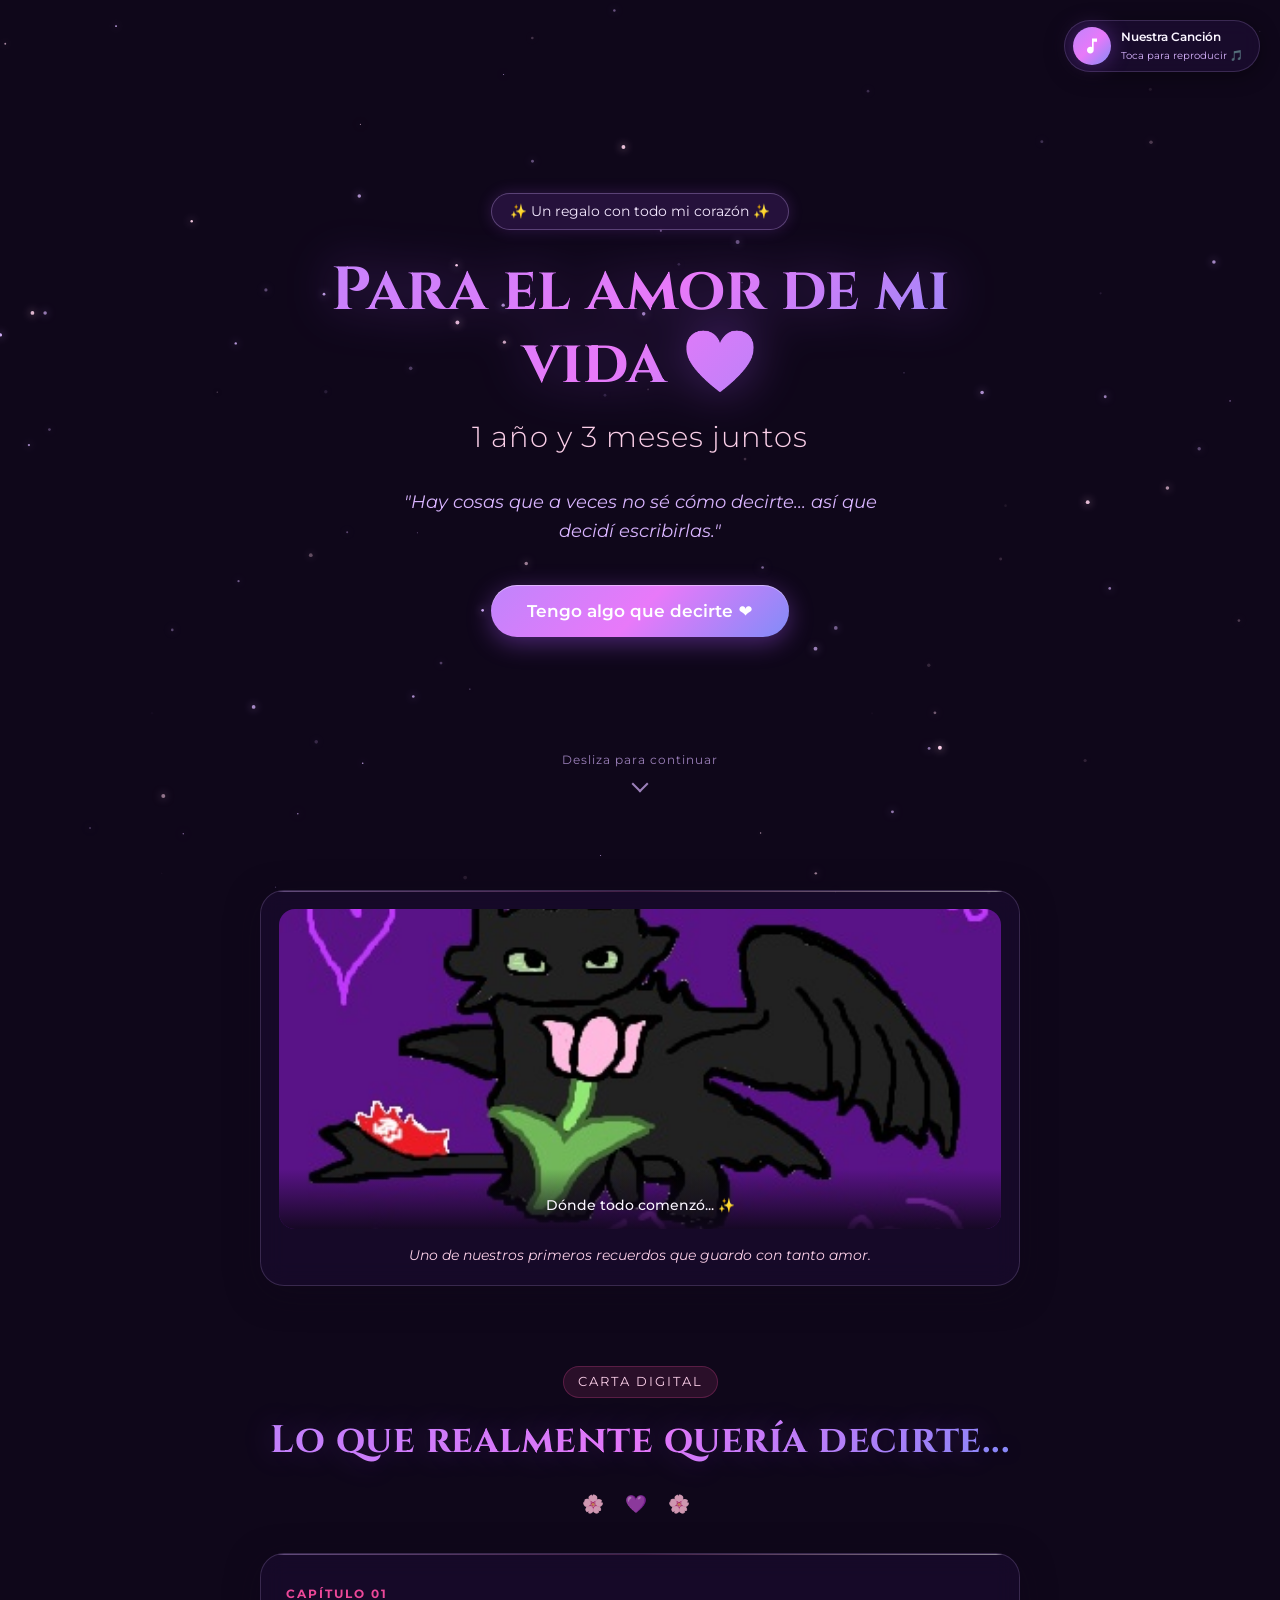
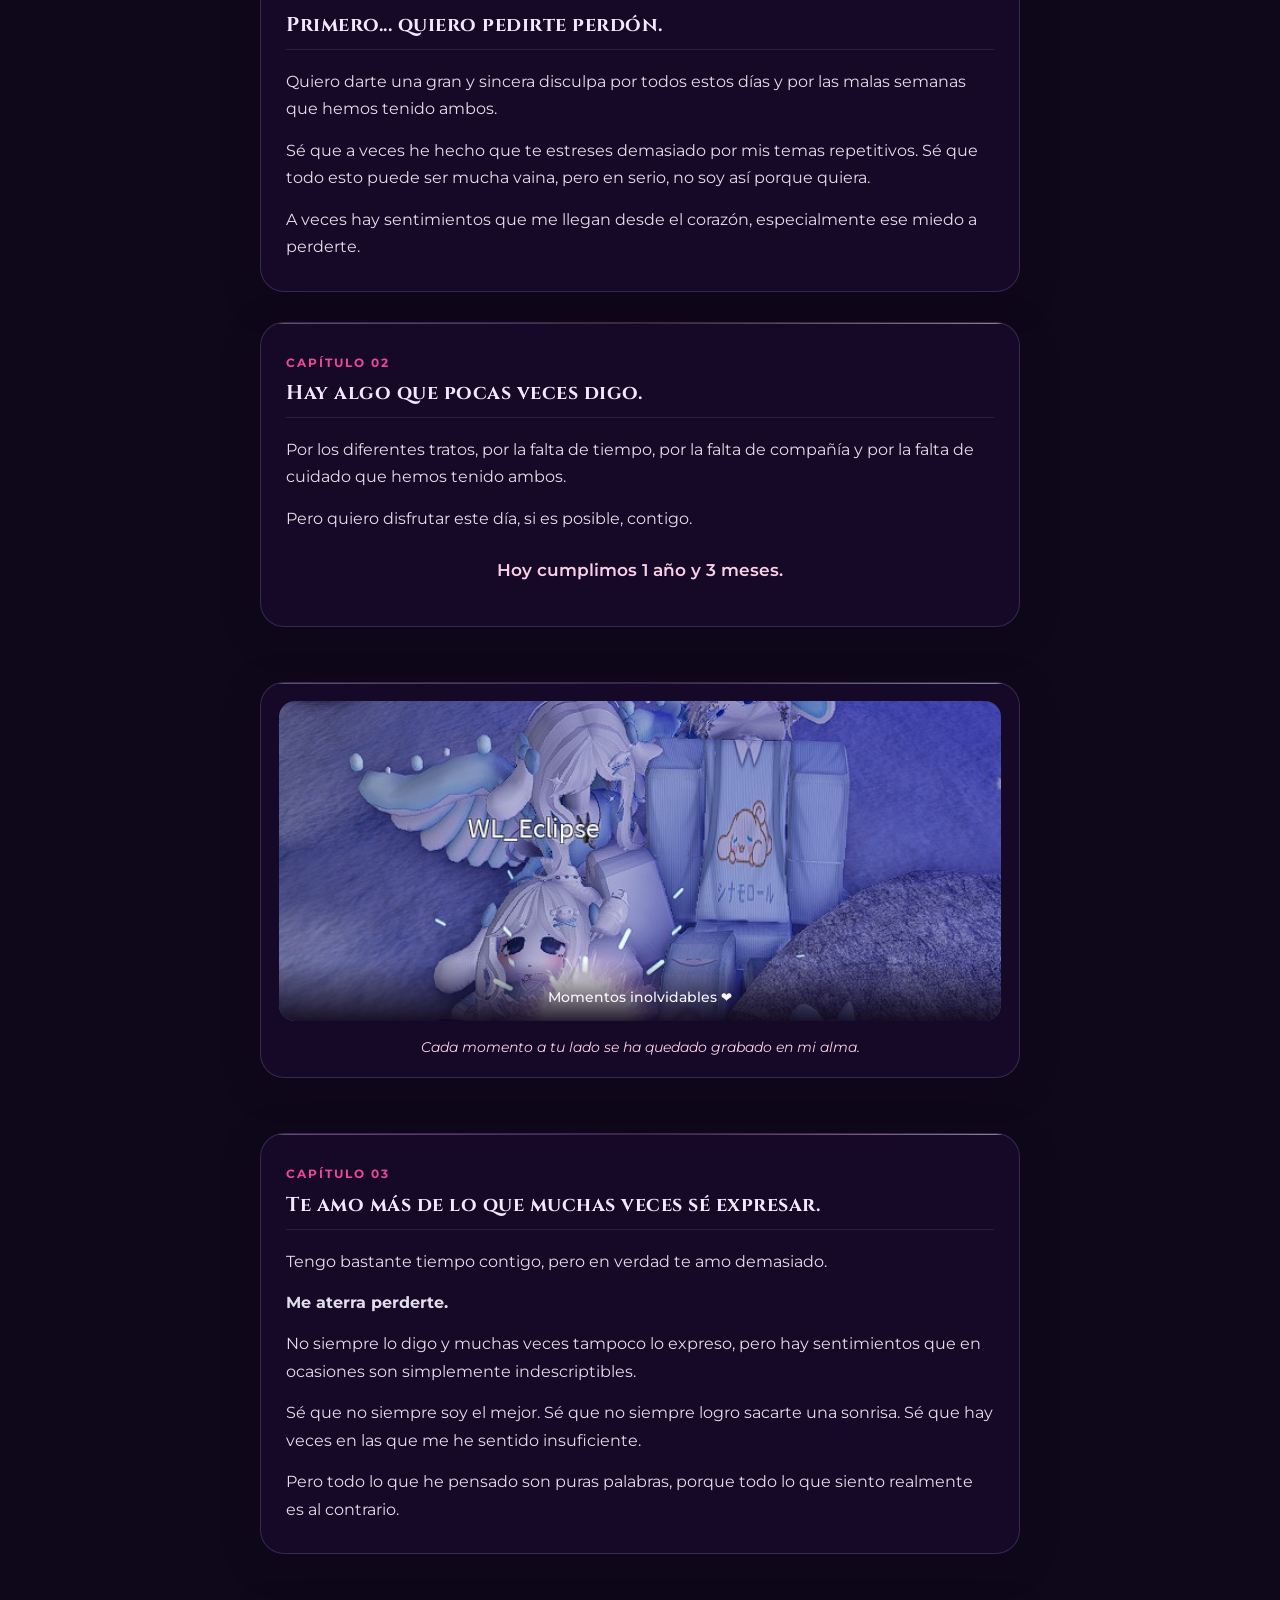
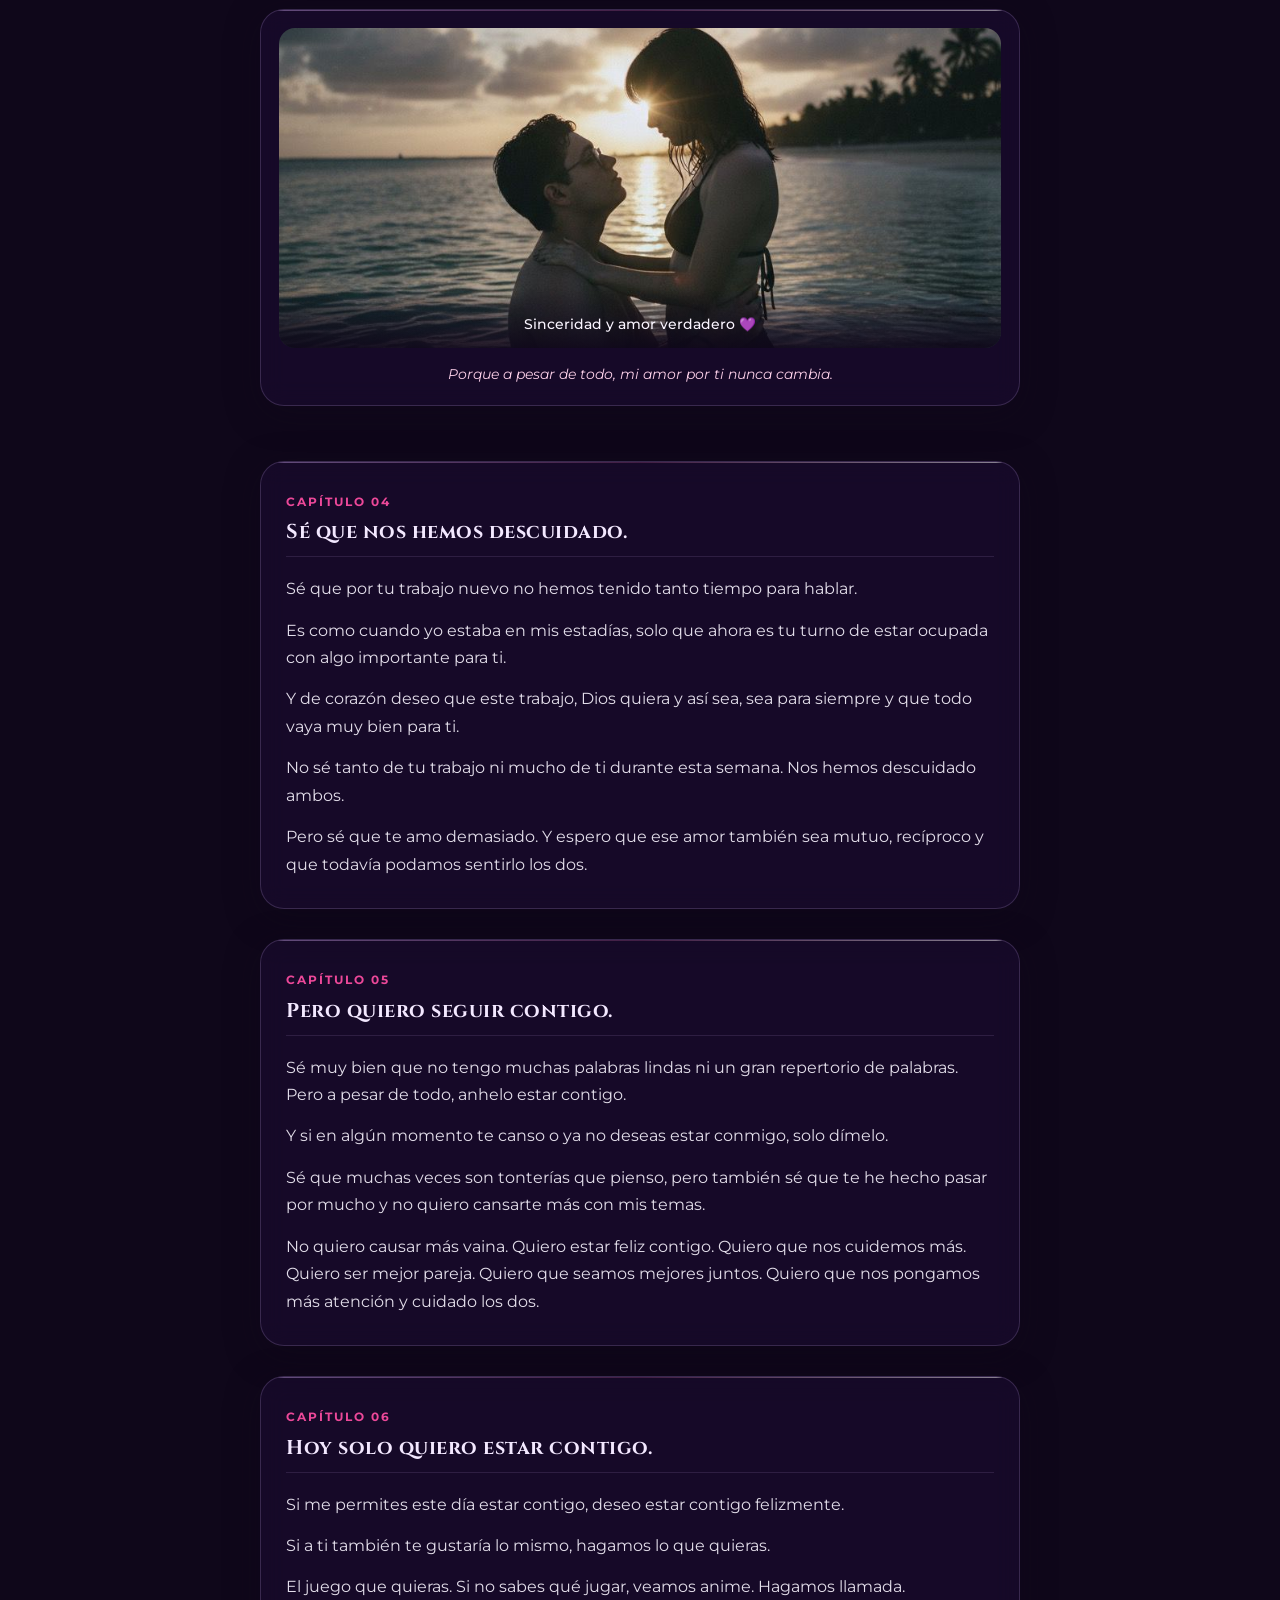
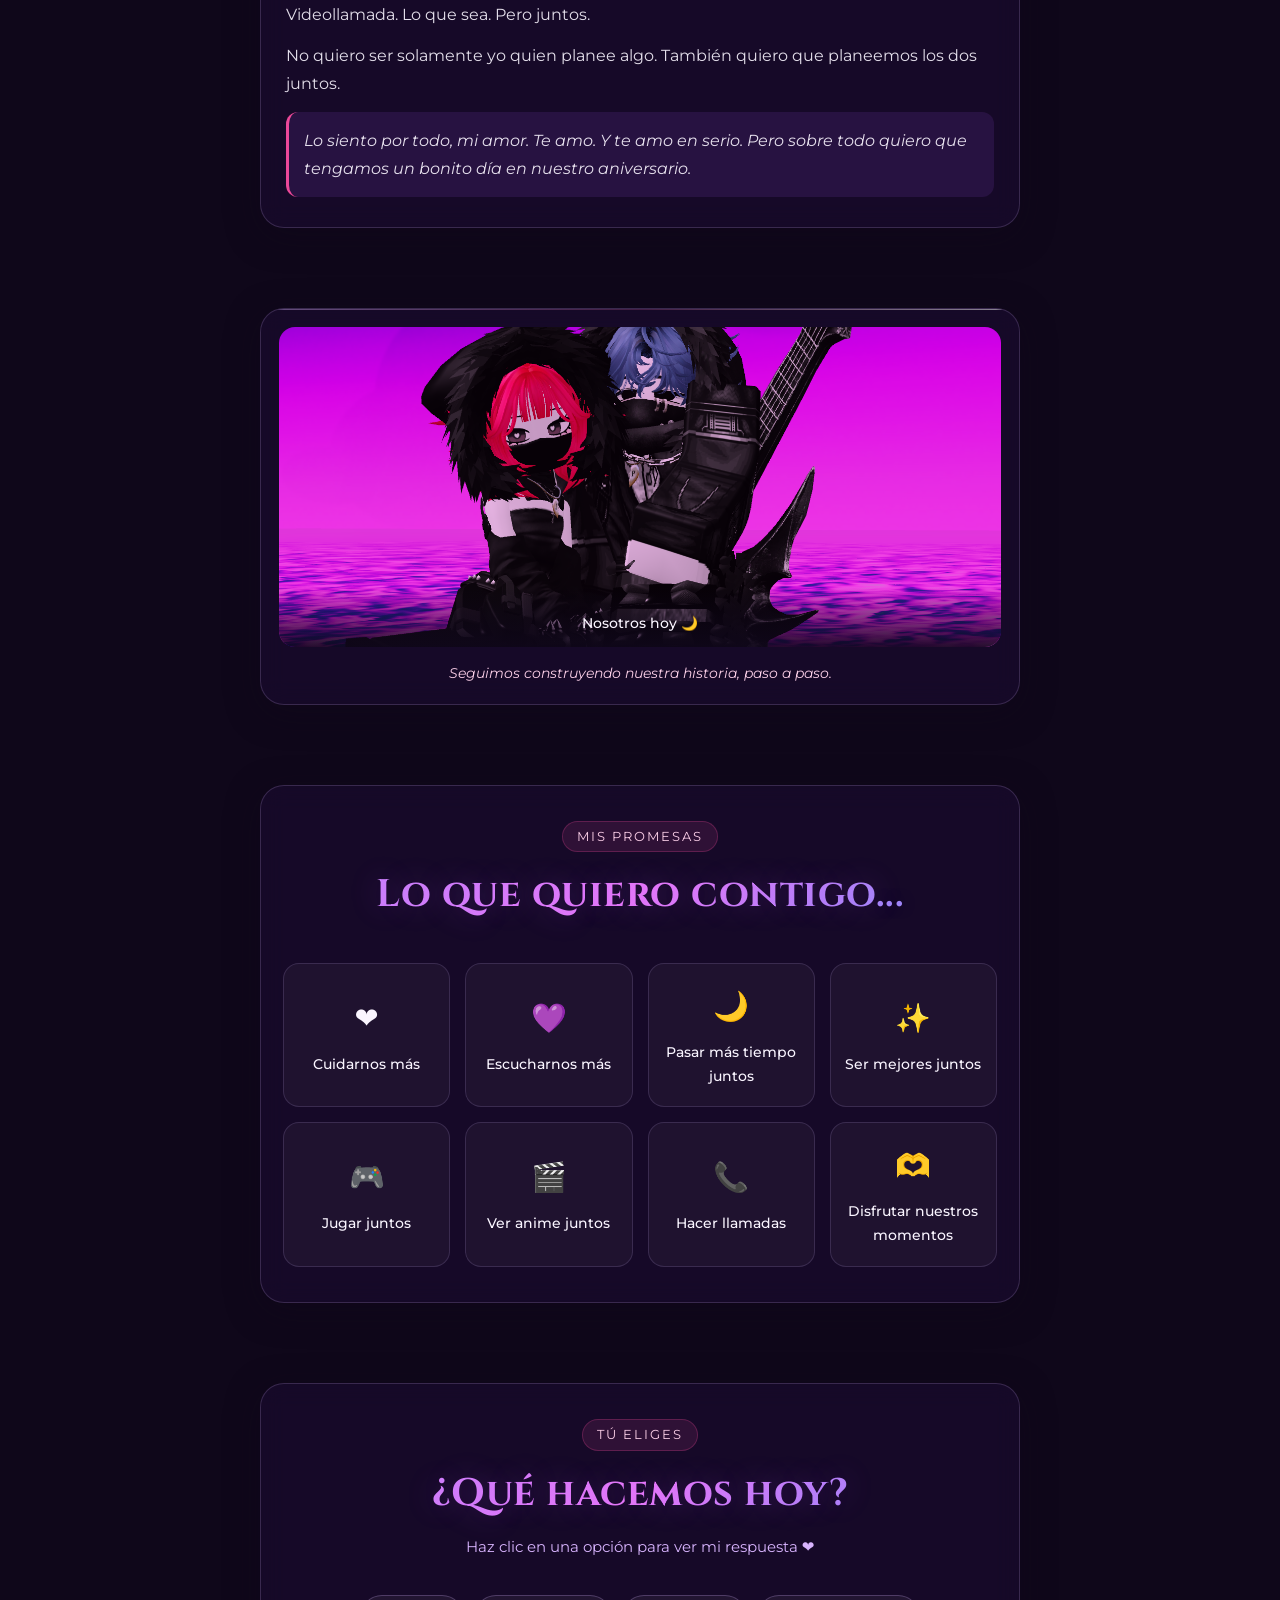
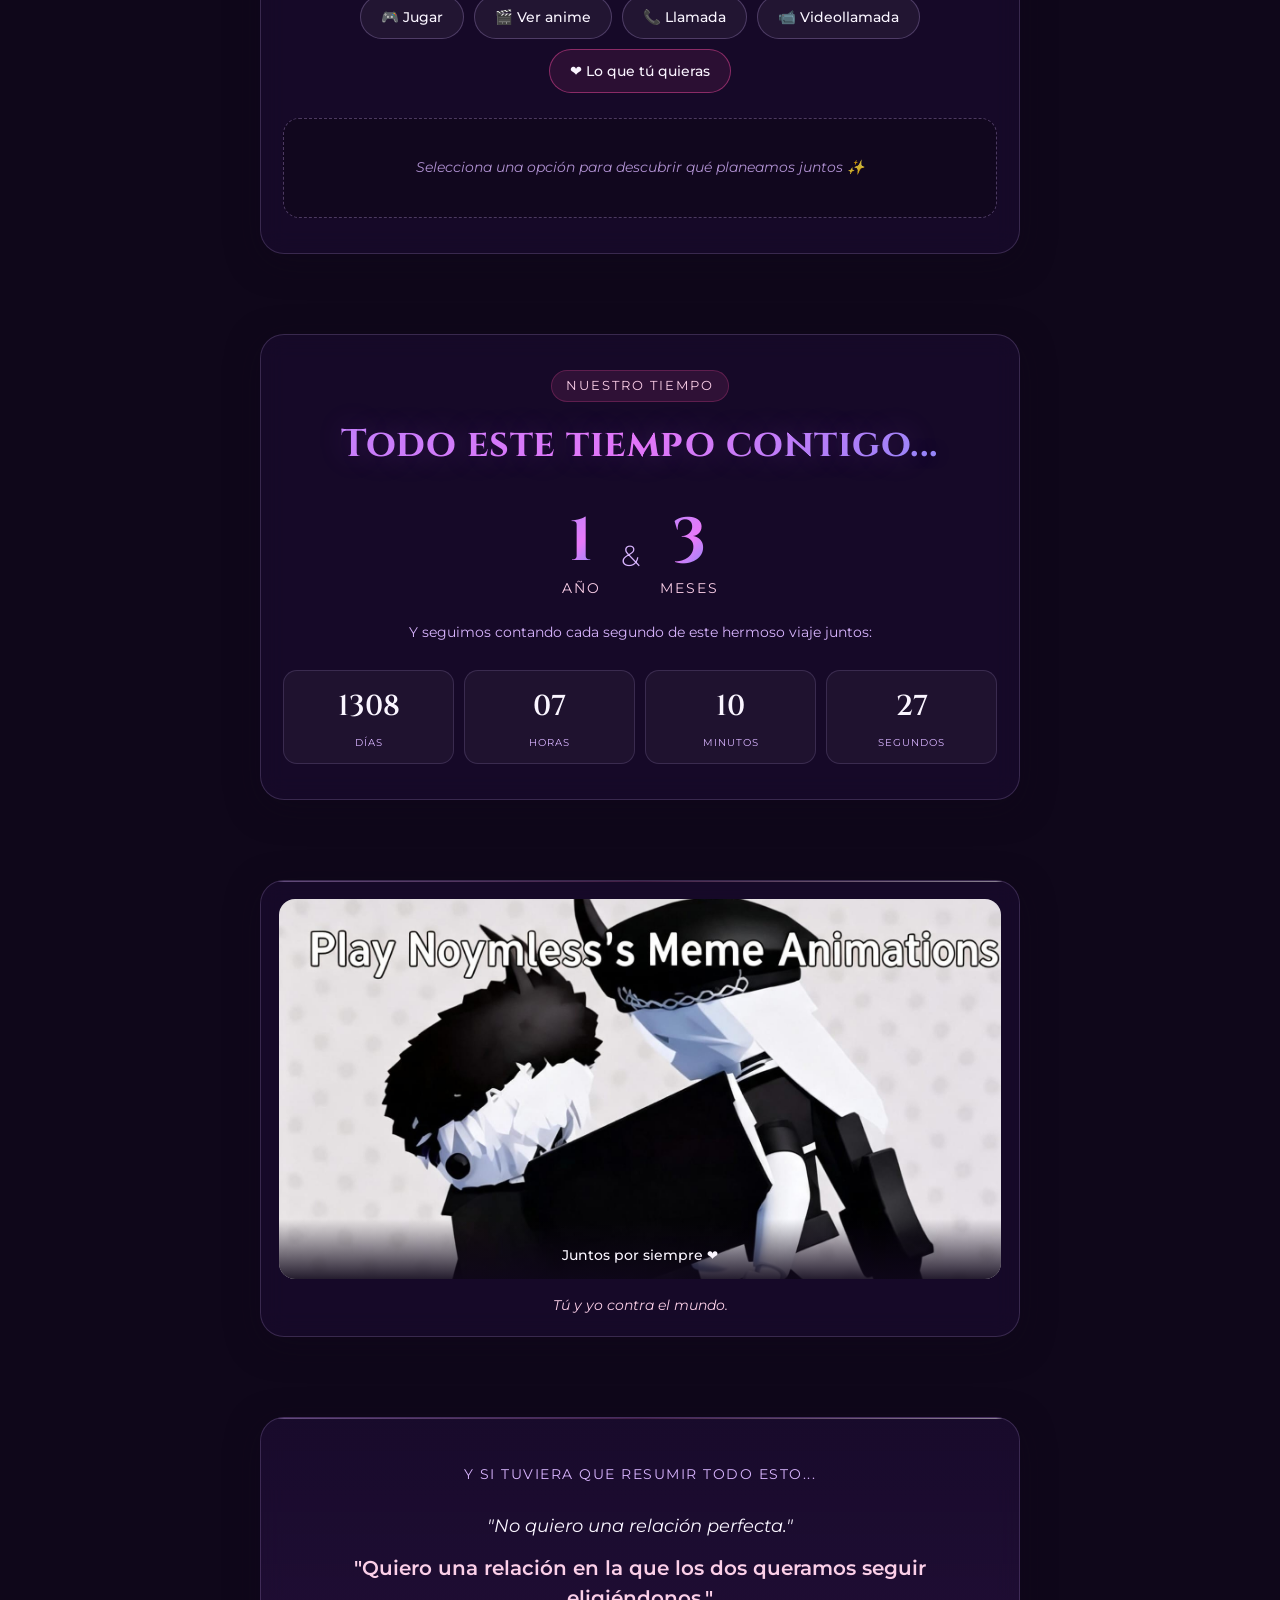
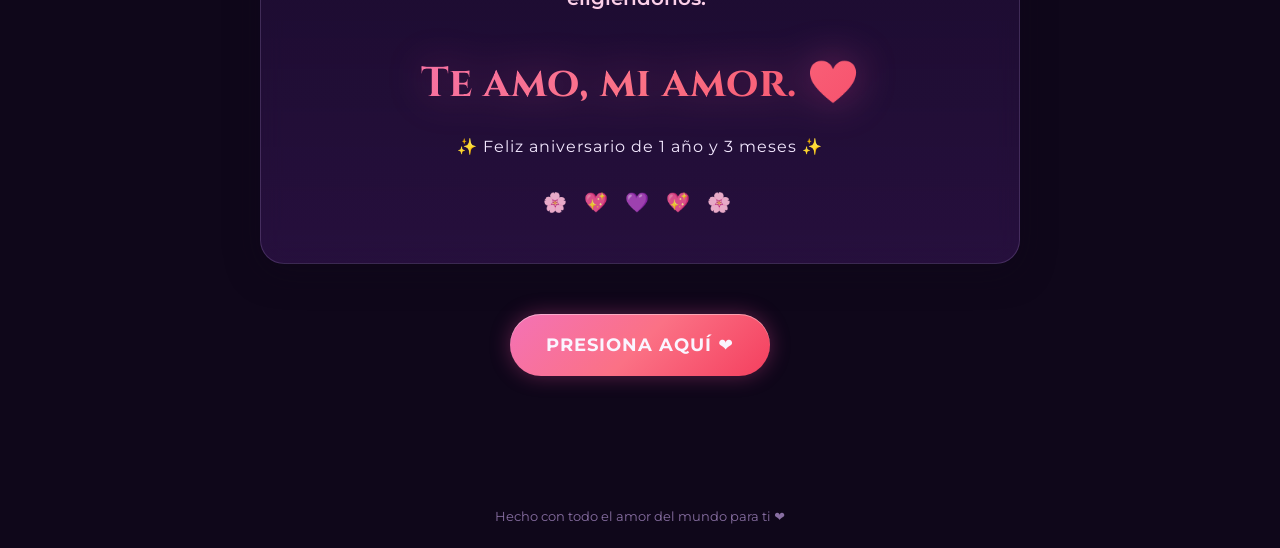
==== commit 2a7f7be6: "Update image sources to new filenames" ====
--- a/index.html
+++ b/index.html
@@ -60,7 +60,7 @@
             <div class="photo-card reveal">
                 <!-- FOTO 1: Nuestro primer recuerdo importante -->
                 <div class="photo-wrapper">
-                    <img src="assets/images/foto-1.png" alt="Nuestro primer recuerdo importante" loading="lazy" onerror="this.onerror=null; this.classList.add('placeholder-img');">
+                    <img src="assets/images/Foto-1.jpg" alt="Nuestro primer recuerdo importante" loading="lazy" onerror="this.onerror=null; this.classList.add('placeholder-img');">
                     <div class="photo-overlay">
                         <span>Dónde todo comenzó... ✨</span>
                     </div>
@@ -105,7 +105,7 @@
                 <div class="photo-card reveal photo-inline">
                     <!-- FOTO 2: Un momento especial juntos que refleje el tiempo compartido -->
                     <div class="photo-wrapper">
-                        <img src="assets/images/foto-2.png" alt="Un momento especial juntos" loading="lazy" onerror="this.onerror=null; this.classList.add('placeholder-img');">
+                        <img src="assets/images/Foto-2.jpg" alt="Un momento especial juntos" loading="lazy" onerror="this.onerror=null; this.classList.add('placeholder-img');">
                         <div class="photo-overlay">
                             <span>Momentos inolvidables ❤️</span>
                         </div>
@@ -130,7 +130,7 @@
                 <div class="photo-card reveal photo-inline">
                     <!-- FOTO 3: Fotografía emocional para la sección de disculpa y sentimientos -->
                     <div class="photo-wrapper">
-                        <img src="assets/images/foto-3.png" alt="Fotografía emocional de nosotros" loading="lazy" onerror="this.onerror=null; this.classList.add('placeholder-img');">
+                        <img src="assets/images/Foto-3.jpg" alt="Fotografía emocional de nosotros" loading="lazy" onerror="this.onerror=null; this.classList.add('placeholder-img');">
                         <div class="photo-overlay">
                             <span>Sinceridad y amor verdadero 💜</span>
                         </div>
@@ -304,7 +304,7 @@
             <div class="photo-card reveal">
                 <!-- FOTO 5: Fotografía final especial de los dos juntos -->
                 <div class="photo-wrapper photo-large">
-                    <img src="assets/images/foto-5.png" alt="Nuestra foto especial juntos" loading="lazy" onerror="this.onerror=null; this.classList.add('placeholder-img');">
+                    <img src="assets/images/Foto-5.jpg" alt="Nuestra foto especial juntos" loading="lazy" onerror="this.onerror=null; this.classList.add('placeholder-img');">
                     <div class="photo-overlay">
                         <span>Juntos por siempre ❤️</span>
                     </div>
